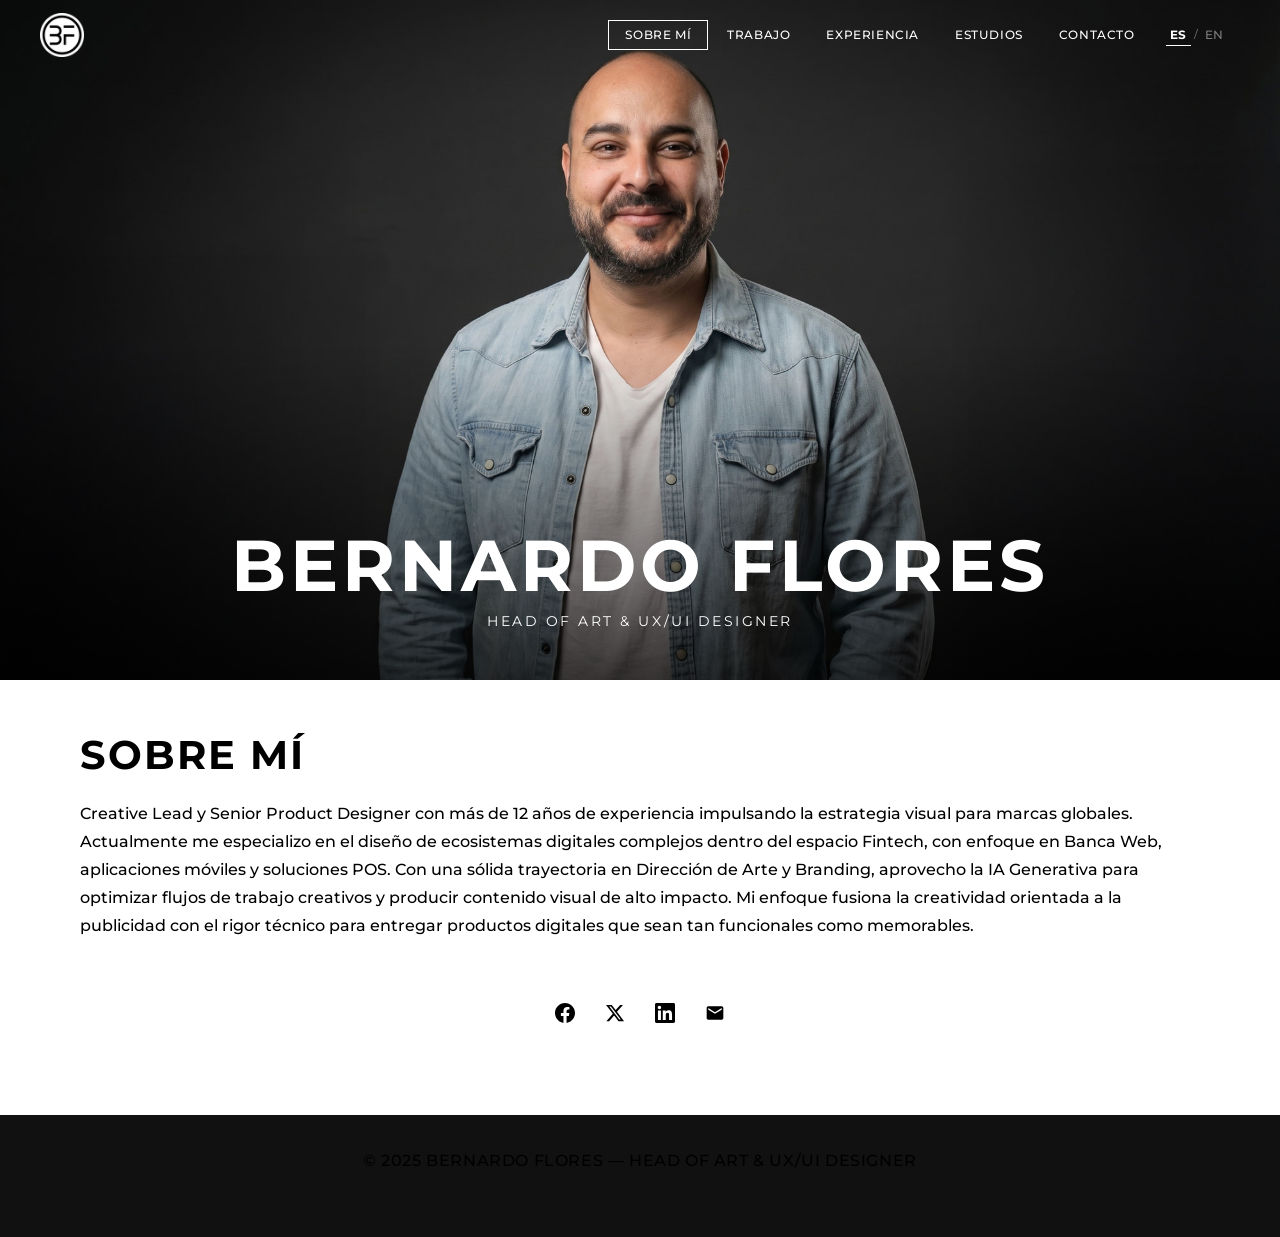
==== index.html @ 0ce142d4 "feat: portafolio personal Bernardo Flores" ====
<!DOCTYPE html>
<html lang="es">
<head>
  <meta charset="UTF-8" />
  <meta name="viewport" content="width=device-width, initial-scale=1.0" />
  <title>Bernardo Flores – SOBRE MÍ</title>
  <meta name="description" content="Book Bernardo Flores – Creative Lead y Senior Product Designer con más de 12 años de experiencia." />
  <meta name="keywords" content="Book, Bernardo, Flores, Portafolio, Curriculum" />
  <meta property="og:site_name" content="Bernardo Flores" />
  <meta property="og:title" content="Bernardo Flores" />
  <meta property="og:description" content="Book Bernardo Flores" />
  <meta property="og:image" content="./assets/images/bf-fondo.png" />
  <meta property="og:url" content="https://bernardoflores.vercel.app/" />
  <link rel="stylesheet" href="./assets/css/style.css" />
</head>
<body class="header-page wsite-theme-light" data-page="about">

  <!-- ===================== HEADER ===================== -->
  <div class="birdseye-header" id="site-header">
    <div class="container nav-inner">
      <div class="logo">
        <a href="index.html">
          <img src="./assets/images/bf-fondo.png" alt="Bernardo Flores" />
        </a>
      </div>

      <!-- Desktop nav -->
      <div class="nav desktop-nav">
        <ul class="wsite-menu-default">
          <li id="active"><a href="index.html"    class="wsite-menu-item" data-i18n="nav.about">SOBRE MÍ</a></li>
          <li><a href="trabajo.html"    class="wsite-menu-item" data-i18n="nav.work">TRABAJO</a></li>
          <li><a href="experiencia.html" class="wsite-menu-item" data-i18n="nav.experience">EXPERIENCIA</a></li>
          <li><a href="estudios.html"   class="wsite-menu-item" data-i18n="nav.studies">ESTUDIOS</a></li>
          <li><a href="contacto.html"   class="wsite-menu-item" data-i18n="nav.contact">CONTACTO</a></li>
          <li class="lang-toggle">
            <button class="lang-btn" data-lang="es" onclick="setLang('es')">ES</button>
            <span class="lang-sep">/</span>
            <button class="lang-btn" data-lang="en" onclick="setLang('en')">EN</button>
          </li>
        </ul>
      </div>

      <label class="hamburger" for="nav-toggle" aria-label="Menu"><span></span></label>
    </div>
  </div>

  <!-- Mobile nav -->
  <div class="mobile-nav" id="mobile-nav">
    <label class="hamburger" for="nav-toggle" aria-label="Cerrar menu"><span></span></label>
    <ul class="wsite-menu-default">
      <li id="m-active"><a href="index.html"    class="wsite-menu-item" data-i18n="nav.about">SOBRE MÍ</a></li>
      <li><a href="trabajo.html"    class="wsite-menu-item" data-i18n="nav.work">TRABAJO</a></li>
      <li><a href="experiencia.html" class="wsite-menu-item" data-i18n="nav.experience">EXPERIENCIA</a></li>
      <li><a href="estudios.html"   class="wsite-menu-item" data-i18n="nav.studies">ESTUDIOS</a></li>
      <li><a href="contacto.html"   class="wsite-menu-item" data-i18n="nav.contact">CONTACTO</a></li>
      <li class="lang-toggle">
        <button class="lang-btn" data-lang="es" onclick="setLang('es')">ES</button>
        <span class="lang-sep">/</span>
        <button class="lang-btn" data-lang="en" onclick="setLang('en')">EN</button>
      </li>
    </ul>
  </div>

  <!-- ===================== HERO / BANNER ===================== -->
  <div class="banner-wrap">
    <div class="wsite-header-section header-overlay-on">
      <div class="wsite-section-content">
        <div class="container">
          <h2 class="wsite-content-title hero-title">Bernardo Flores</h2>
          <div class="paragraph hero-subtitle">Head of Art &amp; UX/UI Designer</div>
        </div>
      </div>
    </div>
  </div>

  <!-- ===================== MAIN ===================== -->
  <div class="main-wrap">
    <div id="wsite-content" class="wsite-elements wsite-not-footer">
      <div class="wsite-section wsite-body-section wsite-background-2">
        <div class="wsite-section-content">
          <div class="container">
            <div class="wsite-section-elements">

              <h2 class="wsite-content-title" style="text-align:left;" data-i18n="about.heading">Sobre Mí</h2>

              <div class="paragraph" style="text-align:left; display:block;" data-i18n="about.bio">
                Creative Lead y Senior Product Designer con más de 12 años de experiencia
                impulsando la estrategia visual para marcas globales. Actualmente me especializo
                en el diseño de ecosistemas digitales complejos dentro del espacio Fintech, con
                enfoque en Banca Web, aplicaciones móviles y soluciones POS. Con una sólida
                trayectoria en Dirección de Arte y Branding, aprovecho la IA Generativa para
                optimizar flujos de trabajo creativos y producir contenido visual de alto impacto.
                Mi enfoque fusiona la creatividad orientada a la publicidad con el rigor técnico
                para entregar productos digitales que sean tan funcionales como memorables.
              </div>

              <!-- Social icons -->
              <div style="text-align:center;">
                <div style="height:10px; overflow:hidden;"></div>
                <span class="wsite-social wsite-social-default">
                  <a class="first-child wsite-social-item wsite-social-facebook"
                     href="https://www.facebook.com/bherflow" target="_blank" aria-label="Facebook"></a>
                  <a class="wsite-social-item wsite-social-twitter"
                     href="https://twitter.com/bherflow" target="_blank" aria-label="Twitter"></a>
                  <a class="wsite-social-item wsite-social-linkedin"
                     href="https://mx.linkedin.com/pub/bernardo-flores/24/844/4a0" target="_blank" aria-label="LinkedIn"></a>
                  <a class="last-child wsite-social-item wsite-social-mail"
                     href="mailto:bernardoifg@gmail.com" target="_blank" aria-label="Mail"></a>
                </span>
                <div style="height:10px; overflow:hidden;"></div>
              </div>

            </div>
          </div>
        </div>
      </div>
    </div>
  </div>

  <!-- FOOTER -->
  <footer class="site-footer">
    <p data-i18n="footer">&copy; 2025 Bernardo Flores &mdash; Head of Art &amp; UX/UI Designer</p>
  </footer>

  <script src="./assets/js/i18n.js"></script>
  <script>
    const header = document.getElementById('site-header');
    window.addEventListener('scroll', () => {
      if (window.scrollY > 60) {
        header.style.background = 'rgba(0,0,0,0.9)';
        header.style.padding = '10px 40px';
      } else {
        header.style.background = 'transparent';
        header.style.padding = '20px 40px';
      }
    });
    const mobileNav = document.getElementById('mobile-nav');
    document.querySelectorAll('.hamburger').forEach(h => {
      h.addEventListener('click', () => {
        mobileNav.classList.toggle('open');
        document.body.classList.toggle('nav-open');
      });
    });
  </script>

</body>
</html>
---- assets/css/style.css ----
/* =============================================
   BERNARDO FLORES - Personal Website
   Stylesheet – fiel al diseño original Weebly
   ============================================= */

/* ---- Google Fonts ---- */
@import url('https://fonts.googleapis.com/css2?family=Montserrat:ital,wght@0,300;0,400;0,500;0,600;0,700;1,400&display=swap');

/* ---- CSS Reset & Base ---- */
*, *::before, *::after {
  box-sizing: border-box;
  margin: 0;
  padding: 0;
}

html { height: 100%; }

body {
  font-family: 'Montserrat', sans-serif;
  font-size: 16px;
  font-weight: 500;
  line-height: 1.75;
  color: #000;
  background: rgba(0,0,0,0.05);
  -webkit-font-smoothing: antialiased;
}

img { max-width: 100%; height: auto; display: block; }

a { color: inherit; text-decoration: none; transition: opacity 300ms ease; }
a:hover { opacity: 0.75; }

ul, ol { list-style: none; padding: 0; margin: 0; }

/* ---- Layout ---- */
.container {
  position: relative;
  width: 100%;
  max-width: 1200px;
  margin: 0 auto;
  box-sizing: border-box;
}

/* =============================================
   HEADER / NAV
   ============================================= */
.birdseye-header {
  position: fixed;
  top: 0;
  left: 0;
  right: 0;
  z-index: 100;
  width: 100%;
  padding: 0 40px;
  height: 70px;
  display: flex;
  align-items: center;
  color: #fff;
  border-color: #fff;
  box-sizing: border-box;
  transition: background-color 300ms ease, color 260ms ease;
}

/* Páginas SIN hero: nav oscuro siempre */
.birdseye-header.dark-nav {
  background: rgba(0,0,0,0.9);
  color: #fff;
  border-color: #fff;
}

/* Nav inner — flex row, llena todo el header */
.birdseye-header .nav-inner {
  display: flex;
  flex-direction: row;
  align-items: center;
  justify-content: space-between;
  width: 100%;
  height: 100%;
}

/* Logo */
.birdseye-header .logo {
  display: flex;
  align-items: center;
  flex-shrink: 0;
  height: 100%;
}

.birdseye-header .logo a {
  display: flex;
  align-items: center;
  height: 100%;
  transition: opacity 200ms ease;
}

.birdseye-header .logo a:hover { opacity: 0.6; }

.birdseye-header .logo img {
  max-width: 180px;
  max-height: 44px;
  display: block;
  object-fit: contain;
}

/* Desktop nav */
.nav {
  display: flex;
  align-items: center;
  height: 100%;
}

.nav ul {
  display: flex;
  align-items: center;
  list-style: none;
  padding: 0;
  margin: 0;
  gap: 2px;
  height: 100%;
}

.nav li {
  display: flex;
  align-items: center;
  margin: 0;
}

.nav .wsite-menu-item {
  display: flex;
  align-items: center;
  padding: 8px 16px;
  border: 1px solid transparent;
  font-family: 'Montserrat', sans-serif;
  font-size: 12px;
  font-weight: 500;
  line-height: 1;
  letter-spacing: 0.05em;
  text-transform: uppercase;
  transition: opacity 300ms ease;
}

/* Ítem activo */
.nav li#active > .wsite-menu-item,
.nav li.active > .wsite-menu-item {
  border-color: inherit;
}

.nav li .wsite-menu-item:hover { opacity: 0.6; }

/* ── Botón idioma EN / ES ── */
.lang-toggle { display: inline-flex; align-items: center; gap: 3px; padding: 8px 12px; }
.lang-btn {
  background: none; border: none; cursor: pointer;
  font-family: 'Montserrat', sans-serif; font-size: 12px; font-weight: 500;
  letter-spacing: 0.05em; text-transform: uppercase; color: inherit;
  padding: 4px; opacity: 0.45; transition: opacity 200ms; line-height: 1;
}
.lang-btn:hover { opacity: 0.8; }
.lang-btn.lang-active { opacity: 1; font-weight: 700; border-bottom: 1px solid currentColor; }
.lang-sep { opacity: 0.35; font-size: 11px; }
.mobile-nav .lang-toggle { justify-content: center; padding: 8px 0; }
.mobile-nav .lang-btn { color: #000; }

/* ── Hamburger — solo mobile, sin posición absoluta ── */
.hamburger {
  display: none;                /* oculto por defecto */
  align-items: center;
  justify-content: center;
  width: 44px;
  height: 44px;
  flex-shrink: 0;
  cursor: pointer;
  background: none;
  border: none;
  padding: 0;
}

/* Las 3 líneas del hamburger */
.hamburger span {
  position: relative;
  display: block;
  width: 22px;
  height: 2px;
  background: #fff;
}

.hamburger span::before,
.hamburger span::after {
  content: '';
  position: absolute;
  left: 0;
  width: 22px;
  height: 2px;
  background: #fff;
  transition: all 200ms ease;
}

.hamburger span::before { top: -7px; }
.hamburger span::after  { top:  7px; }


/* Mobile nav */
.mobile-nav {
  display: none;
  position: fixed;
  top: 0;
  left: 0;
  z-index: 12;
  overflow-x: hidden;
  overflow-y: auto;
  width: 100%;
  height: 100%;
  max-height: 0;
  padding: 0;
  background: #fff;
  box-sizing: border-box;
  transition: all 300ms cubic-bezier(0, 0.085, 0.68, 0.53);
}

.mobile-nav.open {
  max-height: 100vh;
  padding: 50px 0;
}

.mobile-nav ul { float: none; height: auto; max-width: none; }

.mobile-nav li {
  position: relative;
  display: block;
  margin: 0;
  border: none;
  text-align: center;
}

.mobile-nav li a {
  display: block;
  position: relative;
  padding: 10px 0;
  border: none;
  font-family: 'Montserrat', sans-serif;
  font-size: 12px;
  font-weight: 500;
  letter-spacing: 0.05em;
  text-transform: uppercase;
  color: #000;
}

.mobile-nav li a:hover,
.mobile-nav li.active a { background: rgba(0,0,0,0.05); opacity: 1; }

/* =============================================
   HERO / BANNER
   ============================================= */
.banner-wrap {
  position: relative;
  background: #000;
  color: #fff;
}

/* El section es el contenedor con la foto */
.wsite-header-section {
  height: 680px;
  background-image: url('../images/506073534.jpg');
  background-repeat: no-repeat;
  background-position: 50% 8.96%;
  background-size: cover;
  position: relative;
  display: flex;
  align-items: flex-end;        /* texto al fondo */
  justify-content: center;
}

/* Gradiente oscuro abajo para que el texto sea legible */
.wsite-header-section::after {
  content: '';
  position: absolute;
  bottom: 0; left: 0;
  width: 100%; height: 50%;
  background: linear-gradient(to top, rgba(0,0,0,0.7) 0%, rgba(0,0,0,0) 100%);
  pointer-events: none;
}

/* El contenido se posiciona encima del gradiente */
.wsite-header-section .wsite-section-content {
  position: relative;
  z-index: 1;
  width: 100%;
  padding: 0 40px 50px;
  text-align: center;
}

/* Quitar padding extra del container dentro del hero */
.wsite-header-section .container { padding: 0; }

/* Título en hero — bold */
.wsite-content-title.hero-title {
  font-family: 'Montserrat', sans-serif;
  font-size: 72px;
  font-weight: 700;
  line-height: 1.1;
  margin: 0 0 8px;
  letter-spacing: 4px;
  color: #fff;
  text-transform: uppercase;
}

/* Subtítulo en hero */
.hero-subtitle,
.wsite-header-section .paragraph {
  font-family: 'Montserrat', sans-serif !important;
  font-size: 14px !important;
  font-weight: 400 !important;
  line-height: 1.2 !important;
  letter-spacing: 0.18em !important;
  color: #fff !important;
  text-transform: uppercase !important;
  margin: 0 !important;
}


/* =============================================
   MAIN CONTENT
   ============================================= */
.main-wrap {
  width: 100%;
  background: #fff;
}

.main-wrap .container { padding: 30px 40px; }

/* Páginas sin hero necesitan padding-top */
.no-header-page .main-wrap { padding-top: 80px; }

h2 {
  color: #000;
  font-family: 'Montserrat', sans-serif;
  font-size: 24px;
  font-weight: 700;
  line-height: 1.25;
  margin: 0 auto 30px;
}

.wsite-content-title {
  font-family: 'Montserrat', sans-serif;
  font-size: 40px;
  font-weight: 700;
  letter-spacing: 2px;
  text-transform: uppercase;
  margin: 0 auto 20px;
  color: #000;
}

div.paragraph, p {
  font-family: 'Montserrat', sans-serif;
  font-size: 16px;
  font-weight: 500;
  line-height: 1.75;
  margin: 0 auto 30px;
  color: #000;
}

div.paragraph ul, div.paragraph ol { padding-left: 3em; margin: 5px 0; }
div.paragraph li { padding-left: 5px; margin: 3px 0 0; list-style: disc outside; }
div.paragraph ol li { list-style: decimal outside; }

/* Sección backgrounds */
.wsite-background-2 { background: #fff; }
.wsite-background-3 { background: #fafafa; }
.wsite-background-4 { background: #f5f5f5; }
.wsite-background-5 { background: #fff; }

.wsite-section { padding: 0; }
.wsite-section-content { padding: 20px 0; }
.wsite-section-content.compact { padding: 8px 0; }


/* Separador */
.styled-hr, hr {
  border: none;
  border-top: 1px solid rgba(0,0,0,0.15);
  margin: 0 0 20px;
  width: 100%;
}

/* =============================================
   SOCIAL ICONS — solo iconos, no botones con texto
   Replicamos el estilo .wsite-social-item original:
   display inline-block, font-size 20px, iconos SVG pequeños
   ============================================= */
.wsite-social {
  white-space: normal;
  display: block;
  text-align: center;
  margin: 10px 0;
}

.wsite-social-item {
  display: inline-block;
  width: 36px;
  height: 36px;
  margin: 5px;
  font-size: 0;                /* oculta texto */
  text-indent: -9999px;
  background-repeat: no-repeat;
  background-position: center;
  background-size: 20px 20px;
  transition: all 300ms ease;
  opacity: 1;
  cursor: pointer;
}

.wsite-social-item:first-child { margin-left: 0; }
.wsite-social-item:last-child  { margin-right: 0; }
.wsite-social-item:hover { opacity: 0.6; }

/* Iconos individuales via SVG inline encodedados como background */
.wsite-social-facebook {
  background-image: url("data:image/svg+xml,%3Csvg xmlns='http://www.w3.org/2000/svg' viewBox='0 0 24 24'%3E%3Cpath d='M24 12.073c0-6.627-5.373-12-12-12s-12 5.373-12 12c0 5.99 4.388 10.954 10.125 11.854v-8.385H7.078v-3.47h3.047V9.43c0-3.007 1.792-4.669 4.533-4.669 1.312 0 2.686.235 2.686.235v2.953H15.83c-1.491 0-1.956.925-1.956 1.874v2.25h3.328l-.532 3.47h-2.796v8.385C19.612 23.027 24 18.062 24 12.073z'/%3E%3C/svg%3E");
}

.wsite-social-twitter {
  background-image: url("data:image/svg+xml,%3Csvg xmlns='http://www.w3.org/2000/svg' viewBox='0 0 24 24'%3E%3Cpath d='M18.244 2.25h3.308l-7.227 8.26 8.502 11.24H16.17l-5.214-6.817L4.99 21.75H1.68l7.73-8.835L1.254 2.25H8.08l4.713 6.231zm-1.161 17.52h1.833L7.084 4.126H5.117z'/%3E%3C/svg%3E");
}

.wsite-social-linkedin {
  background-image: url("data:image/svg+xml,%3Csvg xmlns='http://www.w3.org/2000/svg' viewBox='0 0 24 24'%3E%3Cpath d='M20.447 20.452h-3.554v-5.569c0-1.328-.027-3.037-1.852-3.037-1.853 0-2.136 1.445-2.136 2.939v5.667H9.351V9h3.414v1.561h.046c.477-.9 1.637-1.85 3.37-1.85 3.601 0 4.267 2.37 4.267 5.455v6.286zM5.337 7.433c-1.144 0-2.063-.926-2.063-2.065 0-1.138.92-2.063 2.063-2.063 1.14 0 2.064.925 2.064 2.063 0 1.139-.925 2.065-2.064 2.065zm1.782 13.019H3.555V9h3.564v11.452zM22.225 0H1.771C.792 0 0 .774 0 1.729v20.542C0 23.227.792 24 1.771 24h20.451C23.2 24 24 23.227 24 22.271V1.729C24 .774 23.2 0 22.222 0h.003z'/%3E%3C/svg%3E");
}

.wsite-social-mail {
  background-image: url("data:image/svg+xml,%3Csvg xmlns='http://www.w3.org/2000/svg' viewBox='0 0 24 24'%3E%3Cpath d='M20 4H4c-1.1 0-2 .9-2 2v12c0 1.1.9 2 2 2h16c1.1 0 2-.9 2-2V6c0-1.1-.9-2-2-2zm0 4l-8 5-8-5V6l8 5 8-5v2z'/%3E%3C/svg%3E");
}

/* =============================================
   TRABAJO / GALERÍA
   ============================================= */
.wsite-image {
  padding-top: 0;
  padding-bottom: 20px;
  text-align: center;
}

.wsite-image img {
  margin-bottom: 10px;
  max-width: 100%;
}

/* Borde en imágenes de trabajo (border-medium) */
.wsite-image-border-medium img {
  border: 1px solid #e0e0e0;
  padding: 3px;
  box-sizing: border-box;
}

/* Multicol */
.wsite-multicol-table { width: 100%; border-collapse: collapse; }
.wsite-multicol-col { vertical-align: top; }

/* Galería — estilos base (grid y lightbox definidos en trabajo.html) */
.imageGallery { margin: 0 0 20px; }

/* =============================================
   FORMS — replica exacta Weebly
   ============================================= */
.wsite-button {
  display: inline-block;
  height: auto;
  padding: 0;
  background-color: transparent;
  color: #000;
  border: 1px solid #000;
  transition: all 100ms ease-in-out;
  cursor: pointer;
}

.wsite-button:hover { background-color: rgba(0,0,0,0.05); }

.wsite-button .wsite-button-inner,
.wsite-button-inner {
  display: inline-block;
  height: auto;
  padding: 14px 30px;
  background: transparent;
  color: inherit;
  letter-spacing: 0.03em;
  font-family: 'Montserrat', sans-serif;
  font-size: 12px;
  line-height: 1;
  text-transform: uppercase;
}

/* Form fields */
.wsite-form-container { margin-top: 10px; }

.formlist { min-height: inherit; }

.wsite-form-label {
  display: block;
  padding: 0;
  color: #000;
  font-family: 'Montserrat', sans-serif;
  font-size: 12px;
  text-transform: uppercase;
  font-weight: normal;
  line-height: 1;
  margin-bottom: 10px;
}

.wsite-form-fields-required-label { margin-bottom: 15px; }
.form-required { color: red; }

.wsite-form-field { margin: 5px 0; }

.wsite-name-field .wsite-form-input-container { display: inline-block; width: 49%; }
.wsite-form-input-first-name { padding-right: 5px; }
.wsite-form-input-last-name  { padding-left: 5px; }

.wsite-form-input,
.wsite-input {
  color: #000;
  height: auto;
  max-width: 370px;
  width: 100%;
  padding: 10px 20px;
  margin-bottom: 10px;
  background: transparent;
  border: 1px solid rgba(0,0,0,0.4);
  font-family: 'Montserrat', sans-serif;
  font-size: 14px;
  border-radius: 0;
  box-sizing: border-box;
  transition: all 300ms ease;
  -webkit-appearance: none;
}

.wsite-form-input:hover,
.wsite-form-input:focus {
  background-color: rgba(0,0,0,0.05);
  border-color: #000;
  outline: none;
}

textarea.wsite-form-input {
  max-width: 370px;
  width: 100%;
  height: 200px;
  resize: none;
}

.wsite-form-sublabel { display: none; }

/* =============================================
   FOOTER
   ============================================= */
.footer-wrap { width: 100%; font-size: 14px; }

.footer-wrap .wsite-footer { padding: 60px 40px; }

/* Weebly branding footer */
#weebly-footer-signup-container-v3 { display: none; } /* ocultamos en la versión propia */

/* Nuestro footer custom */
.site-footer {
  background: #111;
  color: #aaa;
  text-align: center;
  padding: 32px 24px;
  font-family: 'Montserrat', sans-serif;
  font-size: 12px;
  letter-spacing: 0.05em;
  text-transform: uppercase;
}

/* =============================================
   RESPONSIVE — <992px
   ============================================= */
@media screen and (max-width: 992px) {
  /* Header m\u00e1s compacto en mobile */
  .birdseye-header {
    padding: 0 20px !important;
    height: 60px;
  }

  /* Solo mostrar hamburger, ocultar nav de escritorio */
  .hamburger     { display: flex !important; }
  .desktop-nav   { display: none !important; }
  .mobile-nav    { display: block; }

  .main-wrap .container { padding: 30px 20px; }
  .no-header-page .main-wrap { padding-top: 60px; }
}

@media screen and (max-width: 767px) {
  .wsite-section { height: auto !important; }
  .imageGallery > div { width: 49.95% !important; }
  td.wsite-multicol-col { float: none; display: block; width: 100% !important; box-sizing: border-box; }

  /* Hero mobile: altura ajustada y texto al fondo */
  .wsite-header-section {
    height: 420px;
    background-position: 50% 20%;
  }

  /* Título más pequeño para que no se wrappee */
  .wsite-content-title.hero-title {
    font-size: 36px;
    letter-spacing: 3px;
    margin: 0 0 6px;
  }

  /* Subtítulo mobile */
  .hero-subtitle,
  .wsite-header-section .paragraph {
    font-size: 11px !important;
    letter-spacing: 0.14em !important;
  }

  /* Más espacio inferior en mobile para bajar el texto */
  .wsite-header-section .wsite-section-content {
    padding: 0 20px 32px;
  }
}
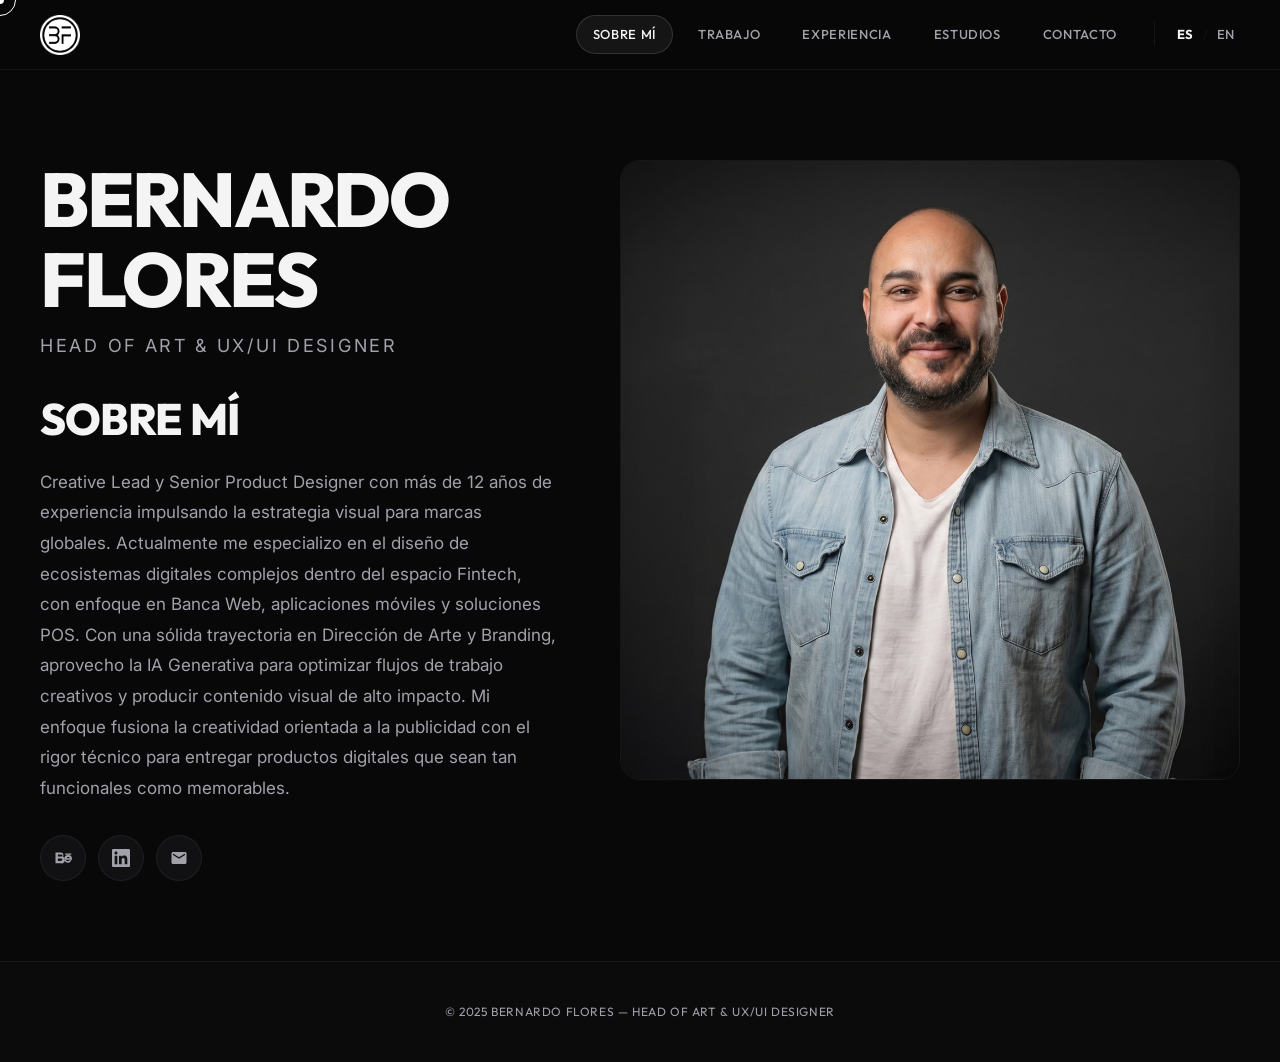
==== commit 15e8b7a3: "feat: design alternativo bento grid y correccion de botones de contacto" ====
--- a/index.html
+++ b/index.html
@@ -6,17 +6,24 @@
   <title>Bernardo Flores – SOBRE MÍ</title>
   <meta name="description" content="Book Bernardo Flores – Creative Lead y Senior Product Designer con más de 12 años de experiencia." />
   <meta name="keywords" content="Book, Bernardo, Flores, Portafolio, Curriculum" />
+  
+  <!-- Open Graph -->
   <meta property="og:site_name" content="Bernardo Flores" />
   <meta property="og:title" content="Bernardo Flores" />
   <meta property="og:description" content="Book Bernardo Flores" />
   <meta property="og:image" content="./assets/images/bf-fondo.png" />
   <meta property="og:url" content="https://bernardoflores.vercel.app/" />
+  
   <link rel="stylesheet" href="./assets/css/style.css" />
 </head>
-<body class="header-page wsite-theme-light" data-page="about">
+<body data-page="about">
+
+  <!-- ===================== CUSTOM CURSOR ===================== -->
+  <div class="custom-cursor-dot" id="cursor-dot"></div>
+  <div class="custom-cursor-ring" id="cursor-ring"></div>
 
   <!-- ===================== HEADER ===================== -->
-  <div class="birdseye-header" id="site-header">
+  <header class="birdseye-header scrolled" id="site-header">
     <div class="container nav-inner">
       <div class="logo">
         <a href="index.html">
@@ -24,35 +31,40 @@
         </a>
       </div>
 
-      <!-- Desktop nav -->
-      <div class="nav desktop-nav">
+      <!-- Desktop Navigation -->
+      <nav class="nav desktop-nav">
         <ul class="wsite-menu-default">
-          <li id="active"><a href="index.html"    class="wsite-menu-item" data-i18n="nav.about">SOBRE MÍ</a></li>
-          <li><a href="trabajo.html"    class="wsite-menu-item" data-i18n="nav.work">TRABAJO</a></li>
+          <li id="active"><a href="index.html" class="wsite-menu-item" data-i18n="nav.about">SOBRE MÍ</a></li>
+          <li><a href="trabajo.html" class="wsite-menu-item" data-i18n="nav.work">TRABAJO</a></li>
           <li><a href="experiencia.html" class="wsite-menu-item" data-i18n="nav.experience">EXPERIENCIA</a></li>
-          <li><a href="estudios.html"   class="wsite-menu-item" data-i18n="nav.studies">ESTUDIOS</a></li>
-          <li><a href="contacto.html"   class="wsite-menu-item" data-i18n="nav.contact">CONTACTO</a></li>
+          <li><a href="estudios.html" class="wsite-menu-item" data-i18n="nav.studies">ESTUDIOS</a></li>
+          <li><a href="contacto.html" class="wsite-menu-item" data-i18n="nav.contact">CONTACTO</a></li>
           <li class="lang-toggle">
             <button class="lang-btn" data-lang="es" onclick="setLang('es')">ES</button>
             <span class="lang-sep">/</span>
             <button class="lang-btn" data-lang="en" onclick="setLang('en')">EN</button>
           </li>
         </ul>
-      </div>
+      </nav>
 
-      <label class="hamburger" for="nav-toggle" aria-label="Menu"><span></span></label>
+      <!-- Hamburger mobile button -->
+      <button class="hamburger" id="hamburger" aria-label="Menú">
+        <span></span>
+        <span></span>
+        <span></span>
+      </button>
     </div>
-  </div>
+  </header>
 
-  <!-- Mobile nav -->
+  <!-- Mobile Backdrop & Navigation Drawer -->
+  <div class="nav-backdrop" id="nav-backdrop"></div>
   <div class="mobile-nav" id="mobile-nav">
-    <label class="hamburger" for="nav-toggle" aria-label="Cerrar menu"><span></span></label>
     <ul class="wsite-menu-default">
-      <li id="m-active"><a href="index.html"    class="wsite-menu-item" data-i18n="nav.about">SOBRE MÍ</a></li>
-      <li><a href="trabajo.html"    class="wsite-menu-item" data-i18n="nav.work">TRABAJO</a></li>
+      <li id="m-active"><a href="index.html" class="wsite-menu-item" data-i18n="nav.about">SOBRE MÍ</a></li>
+      <li><a href="trabajo.html" class="wsite-menu-item" data-i18n="nav.work">TRABAJO</a></li>
       <li><a href="experiencia.html" class="wsite-menu-item" data-i18n="nav.experience">EXPERIENCIA</a></li>
-      <li><a href="estudios.html"   class="wsite-menu-item" data-i18n="nav.studies">ESTUDIOS</a></li>
-      <li><a href="contacto.html"   class="wsite-menu-item" data-i18n="nav.contact">CONTACTO</a></li>
+      <li><a href="estudios.html" class="wsite-menu-item" data-i18n="nav.studies">ESTUDIOS</a></li>
+      <li><a href="contacto.html" class="wsite-menu-item" data-i18n="nav.contact">CONTACTO</a></li>
       <li class="lang-toggle">
         <button class="lang-btn" data-lang="es" onclick="setLang('es')">ES</button>
         <span class="lang-sep">/</span>
@@ -61,87 +73,56 @@
     </ul>
   </div>
 
-  <!-- ===================== HERO / BANNER ===================== -->
-  <div class="banner-wrap">
-    <div class="wsite-header-section header-overlay-on">
-      <div class="wsite-section-content">
-        <div class="container">
-          <h2 class="wsite-content-title hero-title">Bernardo Flores</h2>
-          <div class="paragraph hero-subtitle">Head of Art &amp; UX/UI Designer</div>
+  <!-- ===================== MAIN CONTENT ===================== -->
+  <main class="main-wrap">
+    <div class="container">
+      <div class="about-grid">
+        <!-- Text details -->
+        <div class="about-content">
+          <h1 class="hero-title">Bernardo Flores</h1>
+          <div class="hero-subtitle" style="margin-bottom: 24px;">Head of Art &amp; UX/UI Designer</div>
+          
+          <h2 data-i18n="about.heading">Sobre Mí</h2>
+          <div class="paragraph" data-i18n="about.bio">
+            Creative Lead y Senior Product Designer con más de 12 años de experiencia
+            impulsando la estrategia visual para marcas globales. Actualmente me especializo
+            en el diseño de ecosistemas digitales complejos dentro del espacio Fintech, con
+            enfoque en Banca Web, aplicaciones móviles y soluciones POS. Con una sólida
+            trayectoria en Dirección de Arte y Branding, aprovecho la IA Generativa para
+            optimizar flujos de trabajo creativos y producir contenido visual de alto impacto.
+            Mi enfoque fusiona la creatividad orientada a la publicidad con el rigor técnico
+            para entregar productos digitales que sean tan funcionales como memorables.
+          </div>
+          
+          <!-- Social Profiles -->
+          <div class="social-buttons">
+            <a class="social-btn" href="https://www.behance.net/bherflow" target="_blank" aria-label="Behance">
+              <svg viewBox="0 0 24 24"><path d="M22 14.364h-6.816A3.412 3.412 0 0019 16c1.091 0 1.964-.491 2.364-1.327h1.636c-.454 2.11-2.291 3.527-4 3.527a5.163 5.163 0 01-5.182-5.182 5.145 5.145 0 015.182-5.182c3.164 0 5 2.182 5 5.182v1.364zM19 10.636c-1 0-1.818.727-2.182 1.636h4.364A2.083 2.083 0 0019 10.636zM9.455 12c.982 0 1.836-.327 2.291-1.018.527-.673.727-1.782.727-2.618 0-.836-.2-1.927-.727-2.618C11.291 5.091 10.436 4.764 9.455 4.764H2v14.4h7.455a5.533 5.533 0 003.527-.927c1.036-.8 1.473-2.11 1.473-3.6 0-1.49-.436-2.764-1.473-3.564-.472-.673-1.309-1.073-2.291-1.073v-.036zm-4.364-4.8h4.364c1.091 0 1.818.545 1.818 1.455S10.545 10.1 9.455 10.1H5.091V7.2zm4.364 8.727H5.091V12.7H9.455c1.091 0 1.818.545 1.818 1.455s-.727 1.472-1.818 1.472zM15 6h8v1.5h-8V6z"/></svg>
+            </a>
+            <a class="social-btn" href="https://mx.linkedin.com/pub/bernardo-flores/24/844/4a0" target="_blank" aria-label="LinkedIn">
+              <svg viewBox="0 0 24 24"><path d="M20.447 20.452h-3.554v-5.569c0-1.328-.027-3.037-1.852-3.037-1.853 0-2.136 1.445-2.136 2.939v5.667H9.351V9h3.414v1.561h.046c.477-.9 1.637-1.85 3.37-1.85 3.601 0 4.267 2.37 4.267 5.455v6.286zM5.337 7.433c-1.144 0-2.063-.926-2.063-2.065 0-1.138.92-2.063 2.063-2.063 1.14 0 2.064.925 2.064 2.063 0 1.139-.925 2.065-2.064 2.065zm1.782 13.019H3.555V9h3.564v11.452zM22.225 0H1.771C.792 0 0 .774 0 1.729v20.542C0 23.227.792 24 1.771 24h20.451C23.2 24 24 23.227 24 22.271V1.729C24 .774 23.2 0 22.222 0h.003z"/></svg>
+            </a>
+            <a class="social-btn" href="mailto:bernardoifg@gmail.com" target="_blank" aria-label="Mail">
+              <svg viewBox="0 0 24 24"><path d="M20 4H4c-1.1 0-2 .9-2 2v12c0 1.1.9 2 2 2h16c1.1 0 2-.9 2-2V6c0-1.1-.9-2-2-2zm0 4l-8 5-8-5V6l8 5 8-5v2z"/></svg>
+            </a>
+          </div>
+        </div>
+        
+        <!-- Profile Photo -->
+        <div class="about-photo-wrapper">
+          <img class="about-photo" src="./assets/images/506073534.jpg" alt="Bernardo Flores Profile" />
         </div>
       </div>
     </div>
-  </div>
+  </main>
 
-  <!-- ===================== MAIN ===================== -->
-  <div class="main-wrap">
-    <div id="wsite-content" class="wsite-elements wsite-not-footer">
-      <div class="wsite-section wsite-body-section wsite-background-2">
-        <div class="wsite-section-content">
-          <div class="container">
-            <div class="wsite-section-elements">
-
-              <h2 class="wsite-content-title" style="text-align:left;" data-i18n="about.heading">Sobre Mí</h2>
-
-              <div class="paragraph" style="text-align:left; display:block;" data-i18n="about.bio">
-                Creative Lead y Senior Product Designer con más de 12 años de experiencia
-                impulsando la estrategia visual para marcas globales. Actualmente me especializo
-                en el diseño de ecosistemas digitales complejos dentro del espacio Fintech, con
-                enfoque en Banca Web, aplicaciones móviles y soluciones POS. Con una sólida
-                trayectoria en Dirección de Arte y Branding, aprovecho la IA Generativa para
-                optimizar flujos de trabajo creativos y producir contenido visual de alto impacto.
-                Mi enfoque fusiona la creatividad orientada a la publicidad con el rigor técnico
-                para entregar productos digitales que sean tan funcionales como memorables.
-              </div>
-
-              <!-- Social icons -->
-              <div style="text-align:center;">
-                <div style="height:10px; overflow:hidden;"></div>
-                <span class="wsite-social wsite-social-default">
-                  <a class="first-child wsite-social-item wsite-social-facebook"
-                     href="https://www.facebook.com/bherflow" target="_blank" aria-label="Facebook"></a>
-                  <a class="wsite-social-item wsite-social-twitter"
-                     href="https://twitter.com/bherflow" target="_blank" aria-label="Twitter"></a>
-                  <a class="wsite-social-item wsite-social-linkedin"
-                     href="https://mx.linkedin.com/pub/bernardo-flores/24/844/4a0" target="_blank" aria-label="LinkedIn"></a>
-                  <a class="last-child wsite-social-item wsite-social-mail"
-                     href="mailto:bernardoifg@gmail.com" target="_blank" aria-label="Mail"></a>
-                </span>
-                <div style="height:10px; overflow:hidden;"></div>
-              </div>
-
-            </div>
-          </div>
-        </div>
-      </div>
-    </div>
-  </div>
-
-  <!-- FOOTER -->
+  <!-- ===================== FOOTER ===================== -->
   <footer class="site-footer">
     <p data-i18n="footer">&copy; 2025 Bernardo Flores &mdash; Head of Art &amp; UX/UI Designer</p>
   </footer>
 
   <script src="./assets/js/i18n.js"></script>
-  <script>
-    const header = document.getElementById('site-header');
-    window.addEventListener('scroll', () => {
-      if (window.scrollY > 60) {
-        header.style.background = 'rgba(0,0,0,0.9)';
-        header.style.padding = '10px 40px';
-      } else {
-        header.style.background = 'transparent';
-        header.style.padding = '20px 40px';
-      }
-    });
-    const mobileNav = document.getElementById('mobile-nav');
-    document.querySelectorAll('.hamburger').forEach(h => {
-      h.addEventListener('click', () => {
-        mobileNav.classList.toggle('open');
-        document.body.classList.toggle('nav-open');
-      });
-    });
-  </script>
+  <script src="./assets/js/main.js"></script>
 
 </body>
 </html>
--- a/assets/css/style.css
+++ b/assets/css/style.css
@@ -1,621 +1,1380 @@
 /* =============================================
-   BERNARDO FLORES - Personal Website
-   Stylesheet – fiel al diseño original Weebly
+   BERNARDO FLORES - Alternate Premium Portfolio
+   Custom Design System & Stylesheet (Dark Bento Grid)
    ============================================= */
 
-/* ---- Google Fonts ---- */
-@import url('https://fonts.googleapis.com/css2?family=Montserrat:ital,wght@0,300;0,400;0,500;0,600;0,700;1,400&display=swap');
-
-/* ---- CSS Reset & Base ---- */
+@import url('https://fonts.googleapis.com/css2?family=Inter:wght@300;400;500;600;700&family=Outfit:wght@400;500;600;700;800;900&display=swap');
+
+:root {
+  --bg-color: #080809;
+  --bg-card: #111113;
+  --bg-card-hover: #161619;
+  --border-color: rgba(255, 255, 255, 0.06);
+  --border-color-hover: rgba(255, 255, 255, 0.12);
+  --text-main: #f4f4f5;
+  --text-muted: #a1a1aa;
+  --accent-color: #ffffff;
+  --accent-glow: rgba(255, 255, 255, 0.08);
+  
+  --font-headings: 'Outfit', sans-serif;
+  --font-body: 'Inter', sans-serif;
+  
+  --transition-smooth: all 0.5s cubic-bezier(0.16, 1, 0.3, 1);
+  --transition-fast: all 0.2s cubic-bezier(0.16, 1, 0.3, 1);
+  
+  --cursor-size: 8px;
+  --cursor-ring-size: 32px;
+}
+
+/* ---- Reset & Scrollbars ---- */
 *, *::before, *::after {
   box-sizing: border-box;
   margin: 0;
   padding: 0;
 }
 
-html { height: 100%; }
+html {
+  height: 100%;
+  scroll-behavior: smooth;
+  scroll-padding-top: 110px;
+}
 
 body {
-  font-family: 'Montserrat', sans-serif;
+  font-family: var(--font-body);
   font-size: 16px;
-  font-weight: 500;
-  line-height: 1.75;
-  color: #000;
-  background: rgba(0,0,0,0.05);
+  line-height: 1.6;
+  color: var(--text-main);
+  background-color: var(--bg-color);
   -webkit-font-smoothing: antialiased;
-}
-
-img { max-width: 100%; height: auto; display: block; }
-
-a { color: inherit; text-decoration: none; transition: opacity 300ms ease; }
-a:hover { opacity: 0.75; }
-
-ul, ol { list-style: none; padding: 0; margin: 0; }
-
-/* ---- Layout ---- */
+  overflow-x: hidden;
+}
+
+/* Custom Scrollbars */
+::-webkit-scrollbar {
+  width: 8px;
+  height: 8px;
+}
+::-webkit-scrollbar-track {
+  background: var(--bg-color);
+}
+::-webkit-scrollbar-thumb {
+  background: #222225;
+  border-radius: 4px;
+}
+::-webkit-scrollbar-thumb:hover {
+  background: #333338;
+}
+
+img {
+  max-width: 100%;
+  height: auto;
+  display: block;
+}
+
+a {
+  color: inherit;
+  text-decoration: none;
+  transition: var(--transition-fast);
+}
+
+ul, ol {
+  list-style: none;
+  padding: 0;
+  margin: 0;
+}
+
+/* ---- Custom Cursor ---- */
+@media (pointer: fine) {
+  .custom-cursor-dot {
+    position: fixed;
+    top: 0; left: 0;
+    width: var(--cursor-size);
+    height: var(--cursor-size);
+    background-color: var(--accent-color);
+    border-radius: 50%;
+    pointer-events: none;
+    z-index: 10000;
+    transform: translate(-50%, -50%);
+    transition: width 0.2s ease, height 0.2s ease, background-color 0.2s ease;
+  }
+  .custom-cursor-ring {
+    position: fixed;
+    top: 0; left: 0;
+    width: var(--cursor-ring-size);
+    height: var(--cursor-ring-size);
+    border: 1.5px solid var(--accent-color);
+    border-radius: 50%;
+    pointer-events: none;
+    z-index: 9999;
+    transform: translate(-50%, -50%);
+    transition: transform 0.08s ease-out, width 0.2s ease, height 0.2s ease, border-color 0.2s ease;
+  }
+  
+  body.cursor-hovering .custom-cursor-ring {
+    width: 48px;
+    height: 48px;
+    background-color: rgba(255, 255, 255, 0.04);
+    border-color: var(--accent-color);
+  }
+  body.cursor-hovering .custom-cursor-dot {
+    width: 4px;
+    height: 4px;
+    background-color: var(--accent-color);
+  }
+}
+
+/* =============================================
+   LAYOUT & CONTAINERS
+   ============================================= */
 .container {
-  position: relative;
   width: 100%;
-  max-width: 1200px;
+  max-width: 1300px;
   margin: 0 auto;
+  padding: 0 40px;
   box-sizing: border-box;
 }
 
+.main-wrap {
+  padding-top: 120px;
+  padding-bottom: 80px;
+  min-height: calc(100vh - 120px - 88px);
+}
+
 /* =============================================
-   HEADER / NAV
+   HEADER / NAVIGATION
    ============================================= */
 .birdseye-header {
   position: fixed;
-  top: 0;
-  left: 0;
-  right: 0;
+  top: 0; left: 0; right: 0;
   z-index: 100;
+  height: 70px;
+  display: flex;
+  align-items: center;
+  background: rgba(8, 8, 9, 0.65);
+  backdrop-filter: blur(20px);
+  -webkit-backdrop-filter: blur(20px);
+  border-bottom: 1px solid var(--border-color);
+  transition: var(--transition-smooth);
+}
+
+.birdseye-header.scrolled {
+  background: rgba(8, 8, 9, 0.9);
+}
+
+.nav-inner {
+  display: flex;
+  justify-content: space-between;
+  align-items: center;
   width: 100%;
-  padding: 0 40px;
-  height: 70px;
-  display: flex;
-  align-items: center;
-  color: #fff;
-  border-color: #fff;
-  box-sizing: border-box;
-  transition: background-color 300ms ease, color 260ms ease;
-}
-
-/* Páginas SIN hero: nav oscuro siempre */
-.birdseye-header.dark-nav {
-  background: rgba(0,0,0,0.9);
-  color: #fff;
-  border-color: #fff;
-}
-
-/* Nav inner — flex row, llena todo el header */
-.birdseye-header .nav-inner {
-  display: flex;
-  flex-direction: row;
-  align-items: center;
-  justify-content: space-between;
-  width: 100%;
-  height: 100%;
-}
-
-/* Logo */
-.birdseye-header .logo {
-  display: flex;
-  align-items: center;
-  flex-shrink: 0;
-  height: 100%;
-}
-
-.birdseye-header .logo a {
-  display: flex;
-  align-items: center;
-  height: 100%;
-  transition: opacity 200ms ease;
-}
-
-.birdseye-header .logo a:hover { opacity: 0.6; }
-
-.birdseye-header .logo img {
-  max-width: 180px;
-  max-height: 44px;
+}
+
+.logo a {
+  display: flex;
+  align-items: center;
+}
+
+.logo img {
+  max-width: 160px;
+  max-height: 40px;
+  object-fit: contain;
+  filter: brightness(1.2);
+}
+
+/* Desktop Nav Menu */
+.wsite-menu-default {
+  display: flex;
+  align-items: center;
+  gap: 8px;
+}
+
+.wsite-menu-item {
   display: block;
-  object-fit: contain;
-}
-
-/* Desktop nav */
-.nav {
-  display: flex;
-  align-items: center;
-  height: 100%;
-}
-
-.nav ul {
-  display: flex;
-  align-items: center;
-  list-style: none;
-  padding: 0;
-  margin: 0;
-  gap: 2px;
-  height: 100%;
-}
-
-.nav li {
-  display: flex;
-  align-items: center;
-  margin: 0;
-}
-
-.nav .wsite-menu-item {
-  display: flex;
-  align-items: center;
   padding: 8px 16px;
+  font-family: var(--font-headings);
+  font-size: 13px;
+  font-weight: 500;
+  letter-spacing: 0.05em;
+  text-transform: uppercase;
+  color: var(--text-muted);
+  border-radius: 30px;
   border: 1px solid transparent;
-  font-family: 'Montserrat', sans-serif;
-  font-size: 12px;
-  font-weight: 500;
-  line-height: 1;
-  letter-spacing: 0.05em;
-  text-transform: uppercase;
-  transition: opacity 300ms ease;
-}
-
-/* Ítem activo */
-.nav li#active > .wsite-menu-item,
-.nav li.active > .wsite-menu-item {
-  border-color: inherit;
-}
-
-.nav li .wsite-menu-item:hover { opacity: 0.6; }
-
-/* ── Botón idioma EN / ES ── */
-.lang-toggle { display: inline-flex; align-items: center; gap: 3px; padding: 8px 12px; }
+  transition: var(--transition-fast);
+}
+
+.wsite-menu-item:hover {
+  color: var(--text-main);
+  background-color: rgba(255, 255, 255, 0.03);
+}
+
+li#active .wsite-menu-item,
+li.active .wsite-menu-item {
+  color: var(--text-main);
+  background-color: rgba(255, 255, 255, 0.06);
+  border-color: var(--border-color-hover);
+}
+
+/* Lang Toggle */
+.lang-toggle {
+  display: flex;
+  align-items: center;
+  gap: 4px;
+  margin-left: 12px;
+  padding-left: 16px;
+  border-left: 1px solid var(--border-color);
+}
+
 .lang-btn {
-  background: none; border: none; cursor: pointer;
-  font-family: 'Montserrat', sans-serif; font-size: 12px; font-weight: 500;
-  letter-spacing: 0.05em; text-transform: uppercase; color: inherit;
-  padding: 4px; opacity: 0.45; transition: opacity 200ms; line-height: 1;
-}
-.lang-btn:hover { opacity: 0.8; }
-.lang-btn.lang-active { opacity: 1; font-weight: 700; border-bottom: 1px solid currentColor; }
-.lang-sep { opacity: 0.35; font-size: 11px; }
-.mobile-nav .lang-toggle { justify-content: center; padding: 8px 0; }
-.mobile-nav .lang-btn { color: #000; }
-
-/* ── Hamburger — solo mobile, sin posición absoluta ── */
-.hamburger {
-  display: none;                /* oculto por defecto */
-  align-items: center;
-  justify-content: center;
-  width: 44px;
-  height: 44px;
-  flex-shrink: 0;
-  cursor: pointer;
   background: none;
   border: none;
-  padding: 0;
-}
-
-/* Las 3 líneas del hamburger */
+  cursor: pointer;
+  font-family: var(--font-headings);
+  font-size: 13px;
+  font-weight: 500;
+  color: var(--text-muted);
+  padding: 4px 6px;
+  transition: var(--transition-fast);
+}
+
+.lang-btn:hover {
+  color: var(--text-main);
+}
+
+.lang-btn.lang-active {
+  color: var(--text-main);
+  font-weight: 700;
+}
+
+.lang-sep {
+  color: var(--border-color);
+  font-size: 12px;
+}
+
+/* Hamburger mobile button */
+.hamburger {
+  display: none;
+  flex-direction: column;
+  justify-content: space-between;
+  width: 24px;
+  height: 16px;
+  background: none;
+  border: none;
+  cursor: pointer;
+  z-index: 110;
+}
+
 .hamburger span {
-  position: relative;
-  display: block;
-  width: 22px;
+  width: 100%;
   height: 2px;
-  background: #fff;
-}
-
-.hamburger span::before,
-.hamburger span::after {
-  content: '';
-  position: absolute;
-  left: 0;
-  width: 22px;
-  height: 2px;
-  background: #fff;
-  transition: all 200ms ease;
-}
-
-.hamburger span::before { top: -7px; }
-.hamburger span::after  { top:  7px; }
-
-
-/* Mobile nav */
+  background-color: var(--text-main);
+  transition: var(--transition-fast);
+}
+
+/* Mobile Side Menu */
 .mobile-nav {
-  display: none;
   position: fixed;
-  top: 0;
-  left: 0;
-  z-index: 12;
-  overflow-x: hidden;
-  overflow-y: auto;
+  top: 0; right: -100%;
+  width: 320px;
+  height: 100vh;
+  background-color: #0b0b0d;
+  border-left: 1px solid var(--border-color);
+  z-index: 105;
+  padding: 100px 40px 40px;
+  display: flex;
+  flex-direction: column;
+  gap: 24px;
+  transition: right 0.4s cubic-bezier(0.16, 1, 0.3, 1);
+}
+
+.mobile-nav.open {
+  right: 0;
+}
+
+.mobile-nav .wsite-menu-default {
+  flex-direction: column;
+  align-items: flex-start;
+  gap: 16px;
+}
+
+.mobile-nav .wsite-menu-item {
+  font-size: 16px;
+  padding: 8px 0;
+  border-radius: 0;
+}
+
+.mobile-nav .lang-toggle {
+  margin-left: 0;
+  padding-left: 0;
+  border-left: none;
+  margin-top: 16px;
+  border-top: 1px solid var(--border-color);
+  padding-top: 16px;
   width: 100%;
-  height: 100%;
-  max-height: 0;
-  padding: 0;
-  background: #fff;
-  box-sizing: border-box;
-  transition: all 300ms cubic-bezier(0, 0.085, 0.68, 0.53);
-}
-
-.mobile-nav.open {
-  max-height: 100vh;
-  padding: 50px 0;
-}
-
-.mobile-nav ul { float: none; height: auto; max-width: none; }
-
-.mobile-nav li {
-  position: relative;
-  display: block;
-  margin: 0;
-  border: none;
-  text-align: center;
-}
-
-.mobile-nav li a {
-  display: block;
-  position: relative;
-  padding: 10px 0;
-  border: none;
-  font-family: 'Montserrat', sans-serif;
-  font-size: 12px;
-  font-weight: 500;
-  letter-spacing: 0.05em;
-  text-transform: uppercase;
-  color: #000;
-}
-
-.mobile-nav li a:hover,
-.mobile-nav li.active a { background: rgba(0,0,0,0.05); opacity: 1; }
+}
+
+/* Back overlay on mobile open */
+.nav-backdrop {
+  position: fixed;
+  top: 0; left: 0;
+  width: 100vw; height: 100vh;
+  background: rgba(0, 0, 0, 0.6);
+  backdrop-filter: blur(4px);
+  z-index: 102;
+  opacity: 0;
+  pointer-events: none;
+  transition: opacity 0.3s ease;
+}
+
+.nav-backdrop.active {
+  opacity: 1;
+  pointer-events: auto;
+}
 
 /* =============================================
    HERO / BANNER
    ============================================= */
 .banner-wrap {
   position: relative;
-  background: #000;
-  color: #fff;
-}
-
-/* El section es el contenedor con la foto */
+  background-color: var(--bg-color);
+  padding-top: 140px;
+  padding-bottom: 40px;
+}
+
 .wsite-header-section {
-  height: 680px;
+  position: relative;
+  border-radius: 24px;
+  overflow: hidden;
+  height: 520px;
   background-image: url('../images/506073534.jpg');
   background-repeat: no-repeat;
-  background-position: 50% 8.96%;
+  background-position: center 25%;
   background-size: cover;
-  position: relative;
-  display: flex;
-  align-items: flex-end;        /* texto al fondo */
-  justify-content: center;
-}
-
-/* Gradiente oscuro abajo para que el texto sea legible */
+  display: flex;
+  align-items: flex-end;
+  border: 1px solid var(--border-color);
+}
+
 .wsite-header-section::after {
   content: '';
   position: absolute;
-  bottom: 0; left: 0;
-  width: 100%; height: 50%;
-  background: linear-gradient(to top, rgba(0,0,0,0.7) 0%, rgba(0,0,0,0) 100%);
+  top: 0; left: 0; right: 0; bottom: 0;
+  background: linear-gradient(to top, rgba(8, 8, 9, 0.95) 0%, rgba(8, 8, 9, 0.4) 50%, rgba(8, 8, 9, 0.1) 100%);
   pointer-events: none;
 }
 
-/* El contenido se posiciona encima del gradiente */
 .wsite-header-section .wsite-section-content {
   position: relative;
-  z-index: 1;
+  z-index: 5;
   width: 100%;
-  padding: 0 40px 50px;
+  padding: 48px;
+}
+
+.hero-title {
+  font-family: var(--font-headings);
+  font-size: clamp(40px, 8vw, 76px);
+  font-weight: 800;
+  line-height: 1.05;
+  letter-spacing: -0.03em;
+  text-transform: uppercase;
+  color: var(--text-main);
+  margin-bottom: 12px;
+}
+
+.hero-subtitle {
+  font-family: var(--font-body);
+  font-size: clamp(14px, 2.5vw, 18px);
+  font-weight: 400;
+  color: var(--text-muted);
+  letter-spacing: 0.15em;
+  text-transform: uppercase;
+}
+
+/* =============================================
+   ABOUT ME SECTION
+   ============================================= */
+.about-grid {
+  display: grid;
+  grid-template-columns: 1fr 1.2fr;
+  gap: 64px;
+  align-items: start;
+  margin-top: 40px;
+}
+
+@media screen and (max-width: 992px) {
+  .about-grid {
+    grid-template-columns: 1fr;
+    gap: 40px;
+  }
+  .about-photo-wrapper {
+    order: -1;
+    max-width: 450px;
+    margin: 0 auto;
+    width: 100%;
+  }
+}
+
+.about-photo-wrapper {
+  position: relative;
+  border-radius: 20px;
+  overflow: hidden;
+  border: 1px solid var(--border-color);
+  aspect-ratio: 1;
+}
+
+.about-photo {
+  width: 100%;
+  height: 100%;
+  object-fit: cover;
+  transition: var(--transition-smooth);
+}
+
+.about-photo-wrapper:hover .about-photo {
+  transform: scale(1.03);
+}
+
+.about-content h2 {
+  font-family: var(--font-headings);
+  font-size: 44px;
+  font-weight: 800;
+  letter-spacing: -0.02em;
+  color: var(--text-main);
+  margin-bottom: 12px;
+  text-transform: uppercase;
+}
+
+.about-content .paragraph {
+  font-size: 17px;
+  line-height: 1.8;
+  color: var(--text-muted);
+  margin-bottom: 32px;
+}
+
+/* Social media list as buttons */
+.social-buttons {
+  display: flex;
+  flex-wrap: wrap;
+  gap: 12px;
+}
+
+.social-btn {
+  display: inline-flex;
+  align-items: center;
+  justify-content: center;
+  width: 46px;
+  height: 46px;
+  border-radius: 50%;
+  background-color: var(--bg-card);
+  border: 1px solid var(--border-color);
+  transition: var(--transition-fast);
+}
+
+.social-btn svg {
+  width: 18px;
+  height: 18px;
+  fill: var(--text-muted);
+  transition: var(--transition-fast);
+}
+
+.social-btn:hover {
+  background-color: var(--accent-color);
+  border-color: var(--accent-color);
+}
+
+.social-btn:hover svg {
+  fill: var(--bg-color);
+}
+
+/* =============================================
+   TYPOGRAPHY & UTILITIES
+   ============================================= */
+.wsite-content-title {
+  font-family: var(--font-headings);
+  font-size: 40px;
+  font-weight: 800;
+  letter-spacing: -0.02em;
+  text-transform: uppercase;
+  margin-bottom: 40px;
+  color: var(--text-main);
+}
+
+.paragraph-lead {
+  font-size: 18px;
+  color: var(--text-muted);
+  margin-bottom: 40px;
+}
+
+.styled-hr {
+  border: none;
+  border-top: 1px solid var(--border-color);
+  margin: 60px 0;
+}
+
+/* =============================================
+   BENTO GRID (PORTFOLIO / WORK)
+   ============================================= */
+
+/* Filter System */
+.gallery-filters {
+  display: flex;
+  flex-wrap: wrap;
+  gap: 8px;
+  margin-bottom: 40px;
+  position: sticky;
+  top: 70px;
+  z-index: 10;
+  background-color: rgba(8, 8, 9, 0.85);
+  backdrop-filter: blur(12px);
+  -webkit-backdrop-filter: blur(12px);
+  padding: 16px 0;
+  border-bottom: 1px solid var(--border-color);
+}
+
+.filter-btn {
+  display: inline-flex;
+  align-items: center;
+  justify-content: center;
+  background: var(--bg-card);
+  border: 1px solid var(--border-color);
+  color: var(--text-muted);
+  font-family: var(--font-headings);
+  font-size: 13px;
+  font-weight: 600;
+  text-transform: uppercase;
+  letter-spacing: 0.05em;
+  padding: 10px 20px;
+  border-radius: 30px;
+  cursor: pointer;
+  transition: var(--transition-fast);
+  text-decoration: none;
+}
+
+.filter-btn:hover {
+  border-color: var(--border-color-hover);
+  color: var(--text-main);
+}
+
+.filter-btn.active {
+  background-color: var(--accent-color);
+  border-color: var(--accent-color);
+  color: var(--bg-color);
+}
+
+/* Work Sections */
+.work-section {
+  padding-top: 40px;
+  margin-bottom: 80px;
+}
+
+.work-section-title {
+  font-family: var(--font-headings);
+  font-size: 26px;
+  font-weight: 700;
+  text-transform: uppercase;
+  letter-spacing: 0.02em;
+  margin-bottom: 30px;
+  color: var(--text-main);
+  display: flex;
+  align-items: center;
+  gap: 16px;
+}
+
+.work-section-title::after {
+  content: '';
+  flex-grow: 1;
+  height: 1px;
+  background: linear-gradient(90deg, var(--border-color), transparent);
+}
+
+/* Bento Grid */
+.bento-grid {
+  display: grid;
+  grid-template-columns: repeat(12, 1fr);
+  gap: 24px;
+  width: 100%;
+}
+
+.bento-item {
+  grid-column: span 4;
+  background-color: var(--bg-card);
+  border: 1px solid var(--border-color);
+  border-radius: 20px;
+  overflow: hidden;
+  position: relative;
+  transition: var(--transition-smooth);
+  display: flex;
+  flex-direction: column;
+  padding: 16px;
+  gap: 16px;
+}
+
+.bento-item:hover {
+  border-color: var(--border-color-hover);
+  transform: translateY(-4px);
+  box-shadow: 0 16px 36px rgba(0, 0, 0, 0.5), 0 0 1px 1px rgba(255, 255, 255, 0.05) inset;
+}
+
+/* Bento Grid Column Spans */
+.bento-item.bento-wide {
+  grid-column: span 6;
+}
+
+.bento-item.bento-featured {
+  grid-column: span 8;
+}
+
+.bento-item.bento-full {
+  grid-column: span 12;
+}
+
+/* Bento Media */
+.bento-media {
+  width: 100%;
+  position: relative;
+  overflow: hidden;
+  border-radius: 12px;
+  background-color: #0b0b0c;
+  display: flex;
+  justify-content: center;
+  align-items: center;
+}
+
+.bento-media img {
+  width: 100%;
+  height: auto;
+  display: block;
+  object-fit: contain;
+  transition: var(--transition-smooth);
+}
+
+.bento-item:hover .bento-media img {
+  transform: scale(1.05);
+}
+
+.bento-overlay {
+  position: absolute;
+  top: 0; left: 0; right: 0; bottom: 0;
+  background: linear-gradient(to top, rgba(8, 8, 9, 0.8) 0%, rgba(8, 8, 9, 0) 50%);
+  pointer-events: none;
+}
+
+/* Bento Info Panel */
+.bento-content {
+  padding: 0 8px 8px 8px;
+  position: relative;
+  z-index: 2;
+  display: flex;
+  flex-direction: column;
+  gap: 10px;
+  flex-grow: 1;
+}
+
+.bento-tags {
+  display: flex;
+  gap: 6px;
+}
+
+.bento-tag {
+  font-family: var(--font-headings);
+  font-size: 11px;
+  font-weight: 600;
+  letter-spacing: 0.05em;
+  text-transform: uppercase;
+  color: var(--text-muted);
+  background-color: rgba(255, 255, 255, 0.05);
+  padding: 4px 10px;
+  border-radius: 12px;
+}
+
+.bento-title {
+  font-family: var(--font-headings);
+  font-size: 20px;
+  font-weight: 700;
+  color: var(--text-main);
+  letter-spacing: -0.01em;
+}
+
+.bento-description {
+  font-size: 14px;
+  color: var(--text-muted);
+  line-height: 1.5;
+}
+
+/* Buttons inside Bento items */
+.bento-actions {
+  display: flex;
+  gap: 10px;
+  margin-top: auto;
+  padding-top: 10px;
+}
+
+.bento-btn {
+  display: inline-flex;
+  align-items: center;
+  justify-content: center;
+  padding: 10px 18px;
+  border-radius: 20px;
+  font-family: var(--font-headings);
+  font-size: 12px;
+  font-weight: 600;
+  text-transform: uppercase;
+  letter-spacing: 0.03em;
+  cursor: pointer;
+  transition: var(--transition-fast);
+}
+
+.bento-btn.btn-primary,
+.bento-btn.btn-secondary {
+  background-color: var(--accent-color);
+  color: var(--bg-color);
+  border: 1px solid var(--accent-color);
+}
+
+.bento-btn.btn-primary:hover,
+.bento-btn.btn-secondary:hover {
+  background-color: transparent;
+  color: var(--accent-color);
+}
+
+/* Dynamic sorting animation classes */
+.bento-item {
+  opacity: 1;
+  transform: scale(1);
+  transition: opacity 0.3s ease, transform 0.3s ease, border-color 0.5s cubic-bezier(0.16, 1, 0.3, 1), box-shadow 0.5s cubic-bezier(0.16, 1, 0.3, 1);
+}
+
+.bento-item.filtered-out {
+  opacity: 0;
+  transform: scale(0.95);
+  pointer-events: none;
+  position: absolute;
+  width: 0; height: 0;
+  padding: 0; margin: 0;
+  border: none;
+  overflow: hidden;
+}
+
+/* Custom Lightbox / Project View Dialog */
+dialog.lightbox-modal {
+  position: fixed;
+  inset: 0;
+  width: 100vw;
+  height: 100vh;
+  max-width: 100vw;
+  max-height: 100vh;
+  background-color: transparent;
+  border: none;
+  padding: 0;
+  margin: 0;
+  box-shadow: none;
+  outline: none;
+  z-index: 1000;
+  color: var(--text-main);
+  opacity: 0;
+  transform: scale(0.95);
+  transition: opacity 0.3s ease, transform 0.3s cubic-bezier(0.16, 1, 0.3, 1);
+  display: none;
+  justify-content: center;
+  align-items: center;
+  pointer-events: none;
+}
+
+dialog.lightbox-modal[open] {
+  display: flex;
+  opacity: 1;
+  transform: scale(1);
+  pointer-events: auto;
+}
+
+dialog.lightbox-modal::backdrop {
+  background-color: rgba(4, 4, 5, 0.9);
+  backdrop-filter: blur(12px);
+  -webkit-backdrop-filter: blur(12px);
+  opacity: 0;
+  transition: opacity 0.3s ease;
+}
+
+dialog.lightbox-modal[open]::backdrop {
+  opacity: 1;
+}
+
+.lightbox-modal-content {
+  display: flex;
+  justify-content: center;
+  align-items: center;
+  width: 100%;
+  height: 100%;
+}
+
+.lightbox-media-wrapper {
+  display: inline-flex;
+  flex-direction: column;
+  background-color: var(--bg-card);
+  border: 1px solid var(--border-color-hover);
+  border-radius: 20px;
+  overflow: hidden;
+  box-shadow: 0 24px 60px rgba(0, 0, 0, 0.9);
+  max-width: 90vw;
+  max-height: 90vh;
+  width: auto;
+}
+
+.lightbox-media-wrapper img {
+  max-width: 90vw;
+  max-height: 72vh;
+  width: auto;
+  height: auto;
+  object-fit: contain;
+  display: block;
+}
+
+.lightbox-caption-panel {
+  padding: 20px 28px;
+  background-color: var(--bg-card);
+  border-top: 1px solid var(--border-color);
+  width: 100%;
+  box-sizing: border-box;
+}
+
+.lightbox-close-btn {
+  position: fixed;
+  top: 24px; right: 24px;
+  width: 44px; height: 44px;
+  border-radius: 50%;
+  background-color: rgba(0, 0, 0, 0.6);
+  border: 1px solid rgba(255, 255, 255, 0.1);
+  color: var(--text-main);
+  display: flex;
+  align-items: center;
+  justify-content: center;
+  cursor: pointer;
+  z-index: 1010;
+  transition: var(--transition-fast);
+}
+
+.lightbox-close-btn:hover {
+  background-color: var(--accent-color);
+  color: var(--bg-color);
+  border-color: var(--accent-color);
+}
+
+.lightbox-nav-btn {
+  position: fixed;
+  top: 50%;
+  transform: translateY(-50%);
+  width: 50px; height: 50px;
+  border-radius: 50%;
+  background-color: rgba(0, 0, 0, 0.6);
+  border: 1px solid rgba(255, 255, 255, 0.1);
+  color: var(--text-main);
+  display: flex;
+  align-items: center;
+  justify-content: center;
+  cursor: pointer;
+  transition: var(--transition-fast);
+  z-index: 1010;
+}
+
+.lightbox-nav-btn:hover {
+  background-color: var(--accent-color);
+  color: var(--bg-color);
+}
+
+.lightbox-nav-prev { left: 24px; }
+.lightbox-nav-next { right: 24px; }
+
+.lightbox-info-title {
+  font-family: var(--font-headings);
+  font-size: 18px;
+  font-weight: 800;
+  line-height: 1.3;
+  margin-bottom: 6px;
+  text-transform: uppercase;
+  letter-spacing: -0.01em;
+}
+
+.lightbox-info-desc {
+  font-size: 13.5px;
+  color: var(--text-muted);
+  line-height: 1.5;
+}
+
+@media screen and (max-width: 992px) {
+  .lightbox-media-wrapper {
+    max-width: 95vw;
+    max-height: 95vh;
+    width: auto;
+  }
+  .lightbox-media-wrapper img {
+    max-width: 95vw;
+    max-height: 60vh;
+    width: auto;
+    height: auto;
+  }
+  .lightbox-caption-panel {
+    padding: 16px 20px;
+  }
+  .lightbox-info-title {
+    font-size: 16px;
+  }
+  .lightbox-info-desc {
+    font-size: 12.5px;
+  }
+  .lightbox-nav-btn {
+    width: 40px; height: 40px;
+  }
+  .lightbox-nav-prev { left: 12px; }
+  .lightbox-nav-next { right: 12px; }
+  .lightbox-close-btn {
+    top: 12px; right: 12px;
+    width: 36px; height: 36px;
+  }
+}
+
+/* =============================================
+   EXPERIENCIA & SKILLS
+   ============================================= */
+
+/* Experience timeline */
+.timeline {
+  position: relative;
+  max-width: 1000px;
+  margin: 0 auto;
+  padding: 20px 0;
+}
+
+.timeline::before {
+  content: '';
+  position: absolute;
+  top: 0; bottom: 0; left: 32px;
+  width: 1px;
+  background-color: var(--border-color);
+}
+
+.timeline-item {
+  position: relative;
+  margin-bottom: 48px;
+  padding-left: 80px;
+}
+
+.timeline-dot {
+  position: absolute;
+  left: 24px; top: 8px;
+  width: 16px; height: 16px;
+  border-radius: 50%;
+  background-color: var(--accent-color);
+  border: 4px solid var(--bg-color);
+  box-shadow: 0 0 0 1px var(--border-color);
+  transition: var(--transition-fast);
+}
+
+.timeline-item:hover .timeline-dot {
+  transform: scale(1.25);
+  box-shadow: 0 0 12px rgba(255, 255, 255, 0.4);
+}
+
+.timeline-card {
+  background-color: var(--bg-card);
+  border: 1px solid var(--border-color);
+  border-radius: 20px;
+  padding: 32px;
+  transition: var(--transition-smooth);
+}
+
+.timeline-card:hover {
+  border-color: var(--border-color-hover);
+  transform: translateX(4px);
+}
+
+.timeline-header {
+  display: flex;
+  justify-content: space-between;
+  align-items: baseline;
+  margin-bottom: 16px;
+  border-bottom: 1px solid var(--border-color);
+  padding-bottom: 12px;
+}
+
+@media screen and (max-width: 768px) {
+  .timeline-header {
+    flex-direction: column;
+    gap: 8px;
+  }
+}
+
+.timeline-role {
+  font-family: var(--font-headings);
+  font-size: 22px;
+  font-weight: 700;
+  color: var(--text-main);
+}
+
+.timeline-company {
+  color: var(--text-muted);
+  font-weight: 500;
+}
+
+.timeline-date {
+  font-family: var(--font-headings);
+  font-size: 13px;
+  color: var(--text-muted);
+  text-transform: uppercase;
+  letter-spacing: 0.05em;
+  font-style: italic;
+}
+
+.timeline-details {
+  list-style: none;
+  padding: 0;
+}
+
+.timeline-details li {
+  position: relative;
+  padding-left: 20px;
+  margin-bottom: 12px;
+  font-size: 15px;
+  color: var(--text-muted);
+  line-height: 1.6;
+}
+
+.timeline-details li::before {
+  content: "→";
+  position: absolute;
+  left: 0;
+  color: var(--text-main);
+  font-weight: bold;
+}
+
+/* Skills Bento styling */
+.skills-grid {
+  display: grid;
+  grid-template-columns: repeat(2, 1fr);
+  gap: 24px;
+  margin-top: 40px;
+}
+
+@media screen and (max-width: 768px) {
+  .skills-grid {
+    grid-template-columns: 1fr;
+  }
+}
+
+.skills-category {
+  background-color: var(--bg-card);
+  border: 1px solid var(--border-color);
+  border-radius: 20px;
+  padding: 32px;
+}
+
+.skills-category h3 {
+  font-family: var(--font-headings);
+  font-size: 20px;
+  font-weight: 700;
+  color: var(--text-main);
+  margin-bottom: 20px;
+  text-transform: uppercase;
+}
+
+.skills-list {
+  display: flex;
+  flex-wrap: wrap;
+  gap: 8px;
+}
+
+.skill-tag {
+  background-color: rgba(255, 255, 255, 0.03);
+  border: 1px solid var(--border-color);
+  color: var(--text-muted);
+  font-size: 14px;
+  font-weight: 500;
+  padding: 8px 16px;
+  border-radius: 30px;
+  transition: var(--transition-fast);
+}
+
+.skill-tag:hover {
+  background-color: var(--accent-color);
+  border-color: var(--accent-color);
+  color: var(--bg-color);
+  transform: translateY(-2px);
+}
+
+/* =============================================
+   ESTUDIOS (EDUCATION)
+   ============================================= */
+.education-grid {
+  display: grid;
+  grid-template-columns: 1.2fr 1fr;
+  gap: 32px;
+  align-items: start;
+}
+
+@media screen and (max-width: 992px) {
+  .education-grid {
+    grid-template-columns: 1fr;
+    gap: 24px;
+  }
+}
+
+.education-card {
+  background-color: var(--bg-card);
+  border: 1px solid var(--border-color);
+  border-radius: 20px;
+  padding: 40px;
+  transition: var(--transition-smooth);
+}
+
+.education-card:hover {
+  border-color: var(--border-color-hover);
+  box-shadow: 0 12px 30px rgba(0,0,0,0.3);
+}
+
+.education-degree {
+  font-family: var(--font-headings);
+  font-size: 24px;
+  font-weight: 800;
+  color: var(--text-main);
+  margin-bottom: 8px;
+  text-transform: uppercase;
+}
+
+.education-school {
+  font-size: 16px;
+  color: var(--text-muted);
+  margin-bottom: 24px;
+  font-weight: 500;
+}
+
+.education-info {
+  display: flex;
+  justify-content: space-between;
+  color: var(--text-muted);
+  font-size: 14px;
+  border-top: 1px solid var(--border-color);
+  padding-top: 16px;
+  text-transform: uppercase;
+  font-weight: 600;
+  letter-spacing: 0.05em;
+}
+
+.other-studies-card {
+  background-color: var(--bg-card);
+  border: 1px solid var(--border-color);
+  border-radius: 20px;
+  padding: 40px;
+}
+
+.other-studies-card h3 {
+  font-family: var(--font-headings);
+  font-size: 20px;
+  font-weight: 700;
+  text-transform: uppercase;
+  color: var(--text-main);
+  margin-bottom: 24px;
+}
+
+.other-studies-list li {
+  position: relative;
+  padding-left: 24px;
+  margin-bottom: 16px;
+  font-size: 15px;
+  color: var(--text-muted);
+  line-height: 1.5;
+}
+
+.other-studies-list li::before {
+  content: "■";
+  position: absolute;
+  left: 0; top: 2px;
+  font-size: 10px;
+  color: var(--text-main);
+}
+
+/* =============================================
+   CONTACT FORM
+   ============================================= */
+.contact-wrapper {
+  max-width: 600px;
+  margin: 0 auto;
+}
+
+.contact-card {
+  background-color: var(--bg-card);
+  border: 1px solid var(--border-color);
+  border-radius: 24px;
+  padding: 48px;
+  box-shadow: 0 16px 36px rgba(0, 0, 0, 0.4);
+}
+
+@media screen and (max-width: 600px) {
+  .contact-card {
+    padding: 32px 24px;
+  }
+}
+
+.contact-intro {
+  font-size: 16px;
+  color: var(--text-muted);
+  margin-bottom: 32px;
   text-align: center;
 }
 
-/* Quitar padding extra del container dentro del hero */
-.wsite-header-section .container { padding: 0; }
-
-/* Título en hero — bold */
-.wsite-content-title.hero-title {
-  font-family: 'Montserrat', sans-serif;
-  font-size: 72px;
+.form-group {
+  margin-bottom: 24px;
+  position: relative;
+}
+
+/* Input label float styling */
+.form-label {
+  display: block;
+  font-family: var(--font-headings);
+  font-size: 12px;
   font-weight: 700;
-  line-height: 1.1;
-  margin: 0 0 8px;
-  letter-spacing: 4px;
-  color: #fff;
-  text-transform: uppercase;
-}
-
-/* Subtítulo en hero */
-.hero-subtitle,
-.wsite-header-section .paragraph {
-  font-family: 'Montserrat', sans-serif !important;
-  font-size: 14px !important;
-  font-weight: 400 !important;
-  line-height: 1.2 !important;
-  letter-spacing: 0.18em !important;
-  color: #fff !important;
-  text-transform: uppercase !important;
-  margin: 0 !important;
-}
-
-
-/* =============================================
-   MAIN CONTENT
-   ============================================= */
-.main-wrap {
+  color: var(--text-muted);
+  text-transform: uppercase;
+  letter-spacing: 0.05em;
+  margin-bottom: 8px;
+  transition: var(--transition-fast);
+}
+
+.form-input {
   width: 100%;
-  background: #fff;
-}
-
-.main-wrap .container { padding: 30px 40px; }
-
-/* Páginas sin hero necesitan padding-top */
-.no-header-page .main-wrap { padding-top: 80px; }
-
-h2 {
-  color: #000;
-  font-family: 'Montserrat', sans-serif;
-  font-size: 24px;
+  background: rgba(255, 255, 255, 0.02);
+  border: 1px solid var(--border-color);
+  border-radius: 8px;
+  padding: 14px 18px;
+  font-family: var(--font-body);
+  font-size: 15px;
+  color: var(--text-main);
+  box-sizing: border-box;
+  transition: var(--transition-fast);
+}
+
+.form-input:hover {
+  border-color: var(--border-color-hover);
+}
+
+.form-input:focus {
+  border-color: var(--accent-color);
+  background: rgba(255, 255, 255, 0.04);
+  outline: none;
+  box-shadow: 0 0 0 1px var(--accent-color);
+}
+
+textarea.form-input {
+  height: 160px;
+  resize: none;
+}
+
+.form-submit-container {
+  text-align: center;
+  margin-top: 32px;
+}
+
+.btn-submit {
+  display: inline-flex;
+  align-items: center;
+  justify-content: center;
+  width: 100%;
+  padding: 16px 32px;
+  background-color: var(--accent-color);
+  color: var(--bg-color);
+  border: 1px solid var(--accent-color);
+  border-radius: 30px;
+  font-family: var(--font-headings);
+  font-size: 13px;
   font-weight: 700;
-  line-height: 1.25;
-  margin: 0 auto 30px;
-}
-
-.wsite-content-title {
-  font-family: 'Montserrat', sans-serif;
-  font-size: 40px;
-  font-weight: 700;
-  letter-spacing: 2px;
-  text-transform: uppercase;
-  margin: 0 auto 20px;
-  color: #000;
-}
-
-div.paragraph, p {
-  font-family: 'Montserrat', sans-serif;
-  font-size: 16px;
+  text-transform: uppercase;
+  letter-spacing: 0.05em;
+  cursor: pointer;
+  transition: var(--transition-fast);
+}
+
+.btn-submit:hover {
+  background-color: transparent;
+  color: var(--accent-color);
+}
+
+.form-status {
+  margin-top: 16px;
+  font-size: 14px;
+  text-align: center;
   font-weight: 500;
-  line-height: 1.75;
-  margin: 0 auto 30px;
-  color: #000;
-}
-
-div.paragraph ul, div.paragraph ol { padding-left: 3em; margin: 5px 0; }
-div.paragraph li { padding-left: 5px; margin: 3px 0 0; list-style: disc outside; }
-div.paragraph ol li { list-style: decimal outside; }
-
-/* Sección backgrounds */
-.wsite-background-2 { background: #fff; }
-.wsite-background-3 { background: #fafafa; }
-.wsite-background-4 { background: #f5f5f5; }
-.wsite-background-5 { background: #fff; }
-
-.wsite-section { padding: 0; }
-.wsite-section-content { padding: 20px 0; }
-.wsite-section-content.compact { padding: 8px 0; }
-
-
-/* Separador */
-.styled-hr, hr {
-  border: none;
-  border-top: 1px solid rgba(0,0,0,0.15);
-  margin: 0 0 20px;
-  width: 100%;
-}
-
-/* =============================================
-   SOCIAL ICONS — solo iconos, no botones con texto
-   Replicamos el estilo .wsite-social-item original:
-   display inline-block, font-size 20px, iconos SVG pequeños
-   ============================================= */
-.wsite-social {
-  white-space: normal;
-  display: block;
-  text-align: center;
-  margin: 10px 0;
-}
-
-.wsite-social-item {
-  display: inline-block;
-  width: 36px;
-  height: 36px;
-  margin: 5px;
-  font-size: 0;                /* oculta texto */
-  text-indent: -9999px;
-  background-repeat: no-repeat;
-  background-position: center;
-  background-size: 20px 20px;
-  transition: all 300ms ease;
-  opacity: 1;
-  cursor: pointer;
-}
-
-.wsite-social-item:first-child { margin-left: 0; }
-.wsite-social-item:last-child  { margin-right: 0; }
-.wsite-social-item:hover { opacity: 0.6; }
-
-/* Iconos individuales via SVG inline encodedados como background */
-.wsite-social-facebook {
-  background-image: url("data:image/svg+xml,%3Csvg xmlns='http://www.w3.org/2000/svg' viewBox='0 0 24 24'%3E%3Cpath d='M24 12.073c0-6.627-5.373-12-12-12s-12 5.373-12 12c0 5.99 4.388 10.954 10.125 11.854v-8.385H7.078v-3.47h3.047V9.43c0-3.007 1.792-4.669 4.533-4.669 1.312 0 2.686.235 2.686.235v2.953H15.83c-1.491 0-1.956.925-1.956 1.874v2.25h3.328l-.532 3.47h-2.796v8.385C19.612 23.027 24 18.062 24 12.073z'/%3E%3C/svg%3E");
-}
-
-.wsite-social-twitter {
-  background-image: url("data:image/svg+xml,%3Csvg xmlns='http://www.w3.org/2000/svg' viewBox='0 0 24 24'%3E%3Cpath d='M18.244 2.25h3.308l-7.227 8.26 8.502 11.24H16.17l-5.214-6.817L4.99 21.75H1.68l7.73-8.835L1.254 2.25H8.08l4.713 6.231zm-1.161 17.52h1.833L7.084 4.126H5.117z'/%3E%3C/svg%3E");
-}
-
-.wsite-social-linkedin {
-  background-image: url("data:image/svg+xml,%3Csvg xmlns='http://www.w3.org/2000/svg' viewBox='0 0 24 24'%3E%3Cpath d='M20.447 20.452h-3.554v-5.569c0-1.328-.027-3.037-1.852-3.037-1.853 0-2.136 1.445-2.136 2.939v5.667H9.351V9h3.414v1.561h.046c.477-.9 1.637-1.85 3.37-1.85 3.601 0 4.267 2.37 4.267 5.455v6.286zM5.337 7.433c-1.144 0-2.063-.926-2.063-2.065 0-1.138.92-2.063 2.063-2.063 1.14 0 2.064.925 2.064 2.063 0 1.139-.925 2.065-2.064 2.065zm1.782 13.019H3.555V9h3.564v11.452zM22.225 0H1.771C.792 0 0 .774 0 1.729v20.542C0 23.227.792 24 1.771 24h20.451C23.2 24 24 23.227 24 22.271V1.729C24 .774 23.2 0 22.222 0h.003z'/%3E%3C/svg%3E");
-}
-
-.wsite-social-mail {
-  background-image: url("data:image/svg+xml,%3Csvg xmlns='http://www.w3.org/2000/svg' viewBox='0 0 24 24'%3E%3Cpath d='M20 4H4c-1.1 0-2 .9-2 2v12c0 1.1.9 2 2 2h16c1.1 0 2-.9 2-2V6c0-1.1-.9-2-2-2zm0 4l-8 5-8-5V6l8 5 8-5v2z'/%3E%3C/svg%3E");
-}
-
-/* =============================================
-   TRABAJO / GALERÍA
-   ============================================= */
-.wsite-image {
-  padding-top: 0;
-  padding-bottom: 20px;
-  text-align: center;
-}
-
-.wsite-image img {
-  margin-bottom: 10px;
-  max-width: 100%;
-}
-
-/* Borde en imágenes de trabajo (border-medium) */
-.wsite-image-border-medium img {
-  border: 1px solid #e0e0e0;
-  padding: 3px;
-  box-sizing: border-box;
-}
-
-/* Multicol */
-.wsite-multicol-table { width: 100%; border-collapse: collapse; }
-.wsite-multicol-col { vertical-align: top; }
-
-/* Galería — estilos base (grid y lightbox definidos en trabajo.html) */
-.imageGallery { margin: 0 0 20px; }
-
-/* =============================================
-   FORMS — replica exacta Weebly
-   ============================================= */
-.wsite-button {
-  display: inline-block;
-  height: auto;
-  padding: 0;
-  background-color: transparent;
-  color: #000;
-  border: 1px solid #000;
-  transition: all 100ms ease-in-out;
-  cursor: pointer;
-}
-
-.wsite-button:hover { background-color: rgba(0,0,0,0.05); }
-
-.wsite-button .wsite-button-inner,
-.wsite-button-inner {
-  display: inline-block;
-  height: auto;
-  padding: 14px 30px;
-  background: transparent;
-  color: inherit;
-  letter-spacing: 0.03em;
-  font-family: 'Montserrat', sans-serif;
-  font-size: 12px;
-  line-height: 1;
-  text-transform: uppercase;
-}
-
-/* Form fields */
-.wsite-form-container { margin-top: 10px; }
-
-.formlist { min-height: inherit; }
-
-.wsite-form-label {
-  display: block;
-  padding: 0;
-  color: #000;
-  font-family: 'Montserrat', sans-serif;
-  font-size: 12px;
-  text-transform: uppercase;
-  font-weight: normal;
-  line-height: 1;
-  margin-bottom: 10px;
-}
-
-.wsite-form-fields-required-label { margin-bottom: 15px; }
-.form-required { color: red; }
-
-.wsite-form-field { margin: 5px 0; }
-
-.wsite-name-field .wsite-form-input-container { display: inline-block; width: 49%; }
-.wsite-form-input-first-name { padding-right: 5px; }
-.wsite-form-input-last-name  { padding-left: 5px; }
-
-.wsite-form-input,
-.wsite-input {
-  color: #000;
-  height: auto;
-  max-width: 370px;
-  width: 100%;
-  padding: 10px 20px;
-  margin-bottom: 10px;
-  background: transparent;
-  border: 1px solid rgba(0,0,0,0.4);
-  font-family: 'Montserrat', sans-serif;
-  font-size: 14px;
-  border-radius: 0;
-  box-sizing: border-box;
-  transition: all 300ms ease;
-  -webkit-appearance: none;
-}
-
-.wsite-form-input:hover,
-.wsite-form-input:focus {
-  background-color: rgba(0,0,0,0.05);
-  border-color: #000;
-  outline: none;
-}
-
-textarea.wsite-form-input {
-  max-width: 370px;
-  width: 100%;
-  height: 200px;
-  resize: none;
-}
-
-.wsite-form-sublabel { display: none; }
+}
+
+.form-status.success { color: #10b981; }
+.form-status.error { color: #ef4444; }
 
 /* =============================================
    FOOTER
    ============================================= */
-.footer-wrap { width: 100%; font-size: 14px; }
-
-.footer-wrap .wsite-footer { padding: 60px 40px; }
-
-/* Weebly branding footer */
-#weebly-footer-signup-container-v3 { display: none; } /* ocultamos en la versión propia */
-
-/* Nuestro footer custom */
 .site-footer {
-  background: #111;
-  color: #aaa;
+  background-color: #0b0b0c;
+  color: var(--text-muted);
   text-align: center;
-  padding: 32px 24px;
-  font-family: 'Montserrat', sans-serif;
+  padding: 40px 24px;
+  font-family: var(--font-headings);
   font-size: 12px;
   letter-spacing: 0.05em;
   text-transform: uppercase;
+  border-top: 1px solid var(--border-color);
 }
 
 /* =============================================
-   RESPONSIVE — <992px
+   RESPONSIVE LAYOUTS
    ============================================= */
 @media screen and (max-width: 992px) {
-  /* Header m\u00e1s compacto en mobile */
   .birdseye-header {
-    padding: 0 20px !important;
-    height: 60px;
-  }
-
-  /* Solo mostrar hamburger, ocultar nav de escritorio */
-  .hamburger     { display: flex !important; }
-  .desktop-nav   { display: none !important; }
-  .mobile-nav    { display: block; }
-
-  .main-wrap .container { padding: 30px 20px; }
-  .no-header-page .main-wrap { padding-top: 60px; }
-}
-
-@media screen and (max-width: 767px) {
-  .wsite-section { height: auto !important; }
-  .imageGallery > div { width: 49.95% !important; }
-  td.wsite-multicol-col { float: none; display: block; width: 100% !important; box-sizing: border-box; }
-
-  /* Hero mobile: altura ajustada y texto al fondo */
-  .wsite-header-section {
-    height: 420px;
-    background-position: 50% 20%;
-  }
-
-  /* Título más pequeño para que no se wrappee */
-  .wsite-content-title.hero-title {
-    font-size: 36px;
-    letter-spacing: 3px;
-    margin: 0 0 6px;
-  }
-
-  /* Subtítulo mobile */
-  .hero-subtitle,
-  .wsite-header-section .paragraph {
-    font-size: 11px !important;
-    letter-spacing: 0.14em !important;
-  }
-
-  /* Más espacio inferior en mobile para bajar el texto */
-  .wsite-header-section .wsite-section-content {
-    padding: 0 20px 32px;
-  }
-}
+    height: 70px;
+    padding: 0 24px !important;
+  }
+  
+  .hamburger {
+    display: flex !important;
+  }
+  
+  .desktop-nav {
+    display: none !important;
+  }
+  
+  .main-wrap {
+    padding-top: 100px;
+  }
+
+  /* Bento Grid Tablet Layout */
+  .bento-grid {
+    grid-template-columns: repeat(2, 1fr);
+    gap: 20px;
+  }
+  
+  .bento-item {
+    grid-column: span 1;
+  }
+  
+  .bento-item.bento-wide,
+  .bento-item.bento-featured,
+  .bento-item.bento-full {
+    grid-column: span 2;
+  }
+}
+
+@media screen and (max-width: 768px) {
+  .container {
+    padding: 0 24px;
+  }
+  
+  .site-footer {
+    padding: 30px 24px;
+  }
+
+  /* Bento Grid Mobile Layout */
+  .bento-grid {
+    grid-template-columns: 1fr;
+    gap: 16px;
+  }
+  
+  .bento-item,
+  .bento-item.bento-wide,
+  .bento-item.bento-featured,
+  .bento-item.bento-full {
+    grid-column: span 1 / -1;
+  }
+}
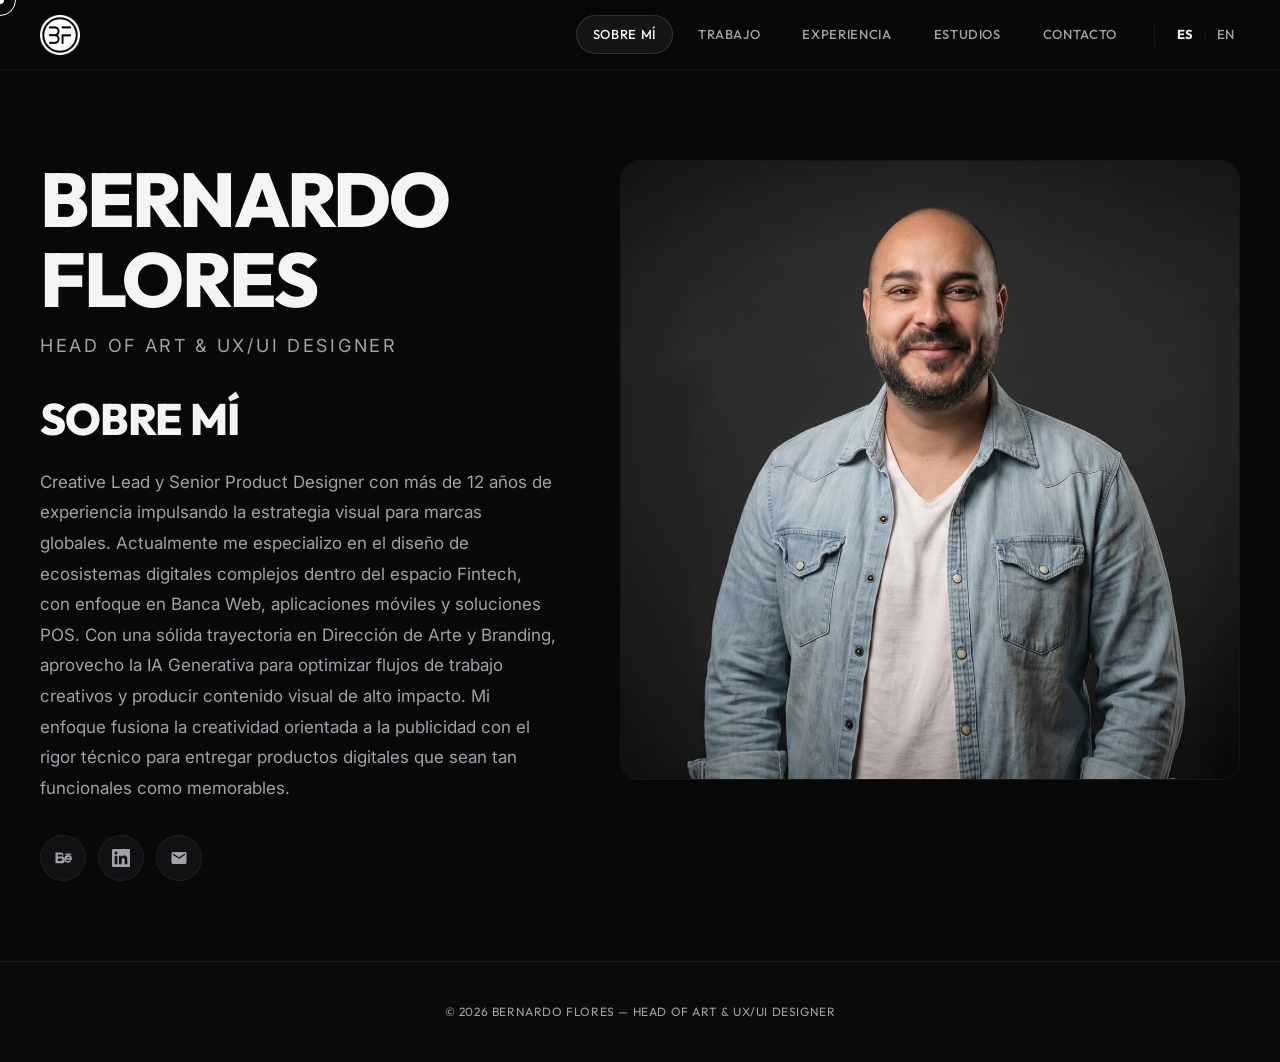
==== commit 6bbf5597: "chore: update copyright year to 2026 in all footers" ====
--- a/index.html
+++ b/index.html
@@ -118,7 +118,7 @@
 
   <!-- ===================== FOOTER ===================== -->
   <footer class="site-footer">
-    <p data-i18n="footer">&copy; 2025 Bernardo Flores &mdash; Head of Art &amp; UX/UI Designer</p>
+    <p data-i18n="footer">&copy; 2026 Bernardo Flores &mdash; Head of Art &amp; UX/UI Designer</p>
   </footer>
 
   <script src="./assets/js/i18n.js"></script>
